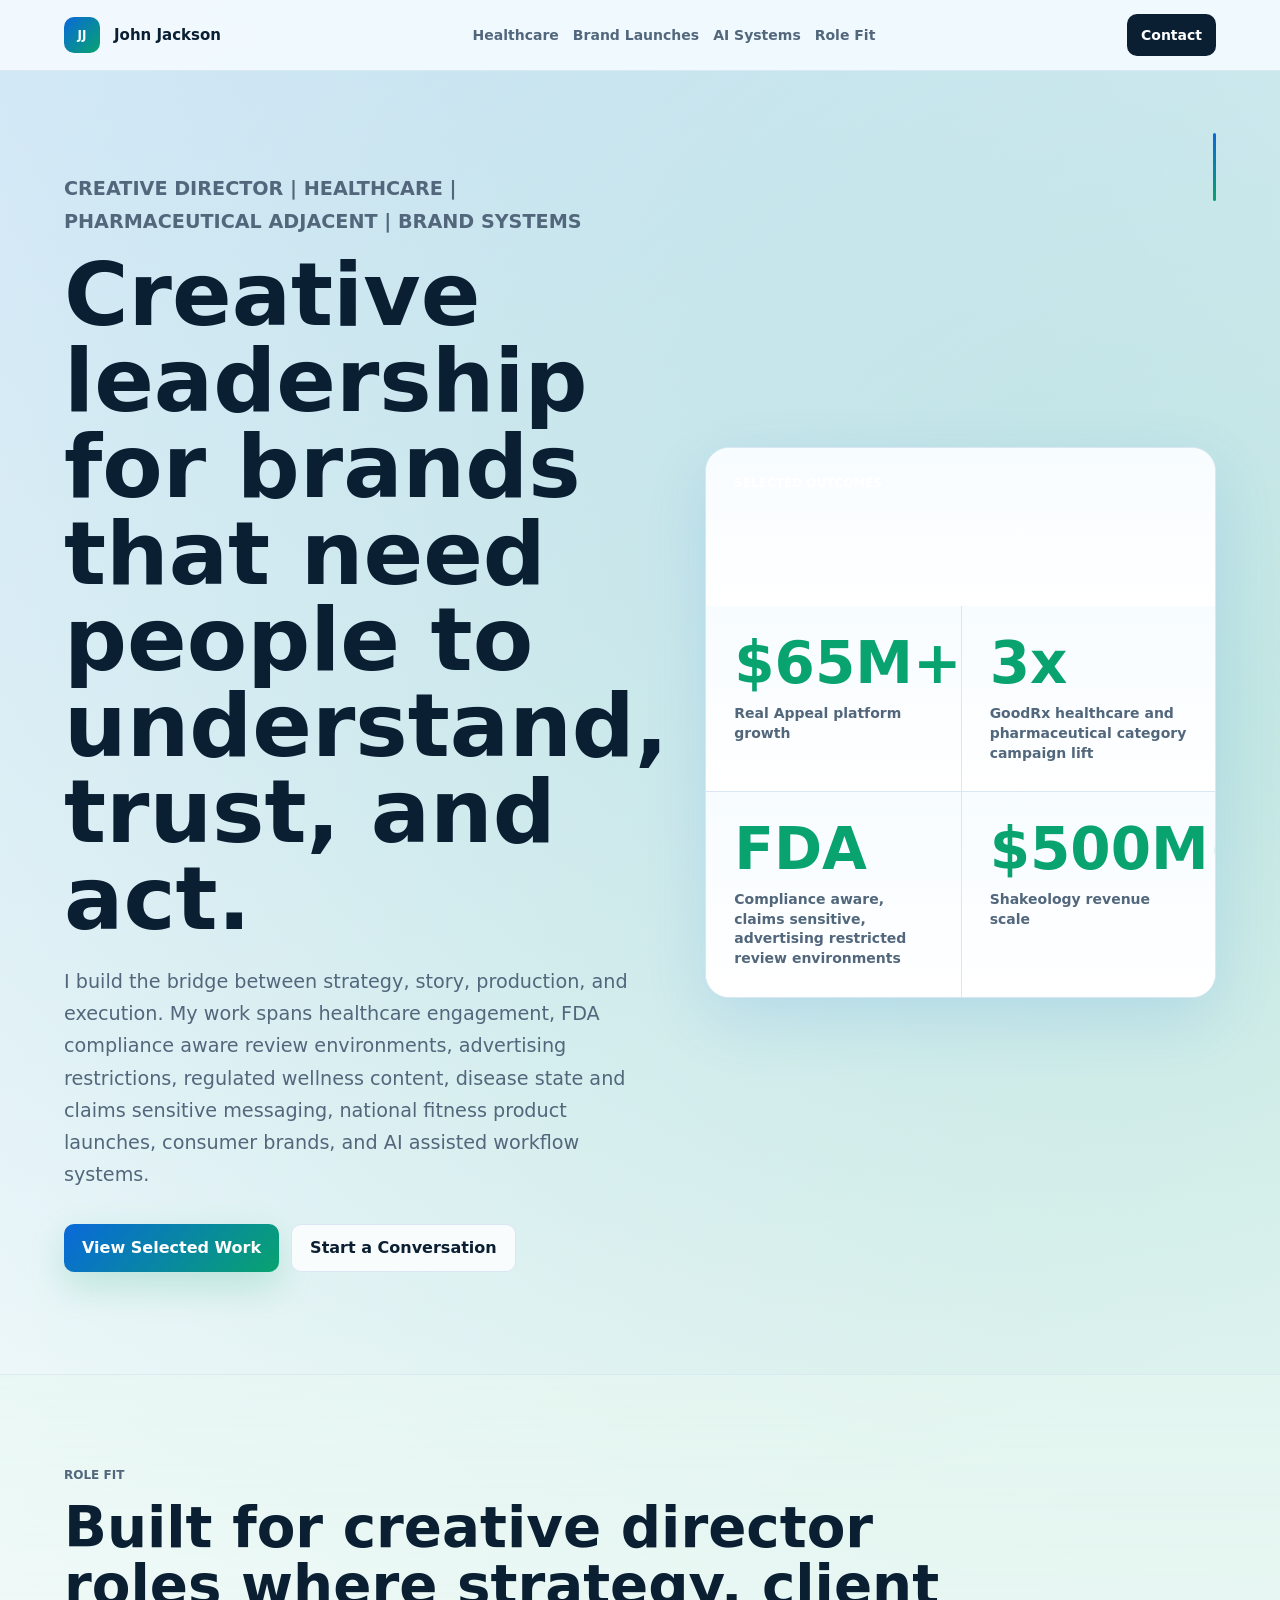
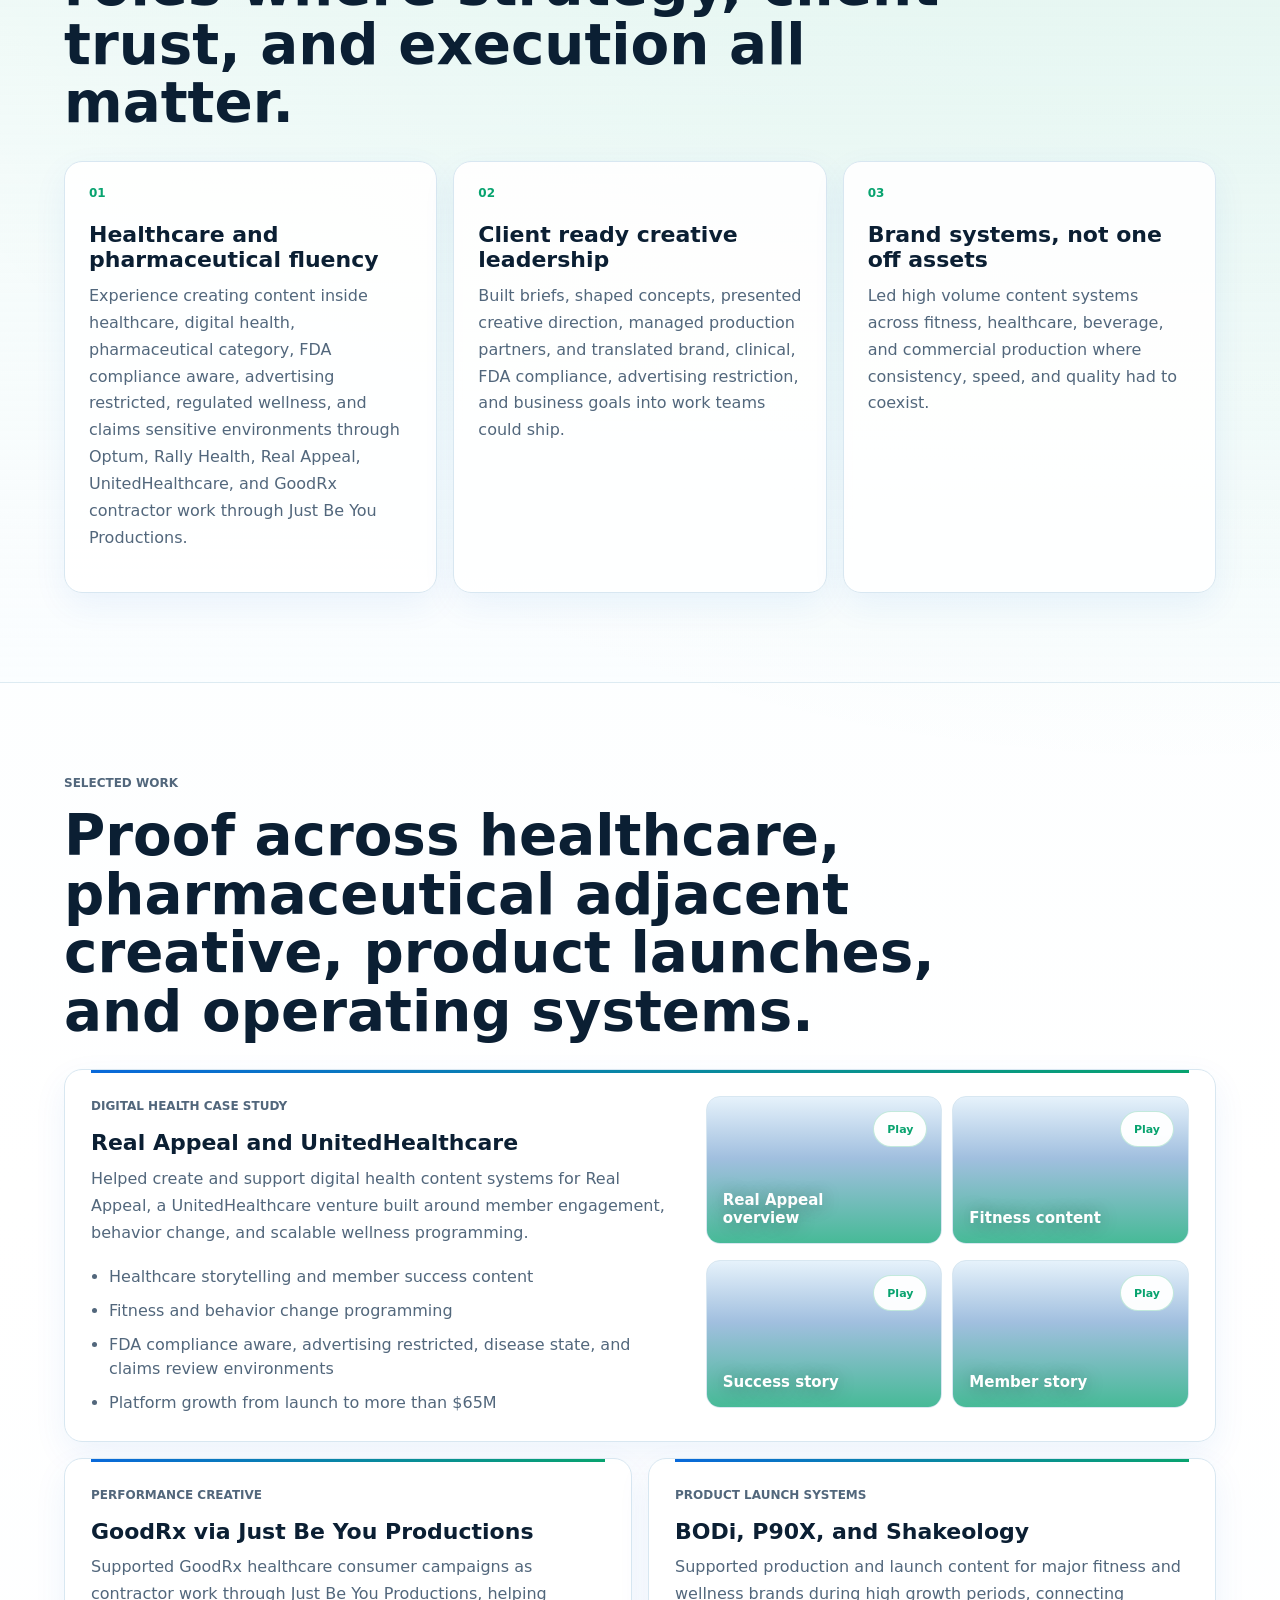
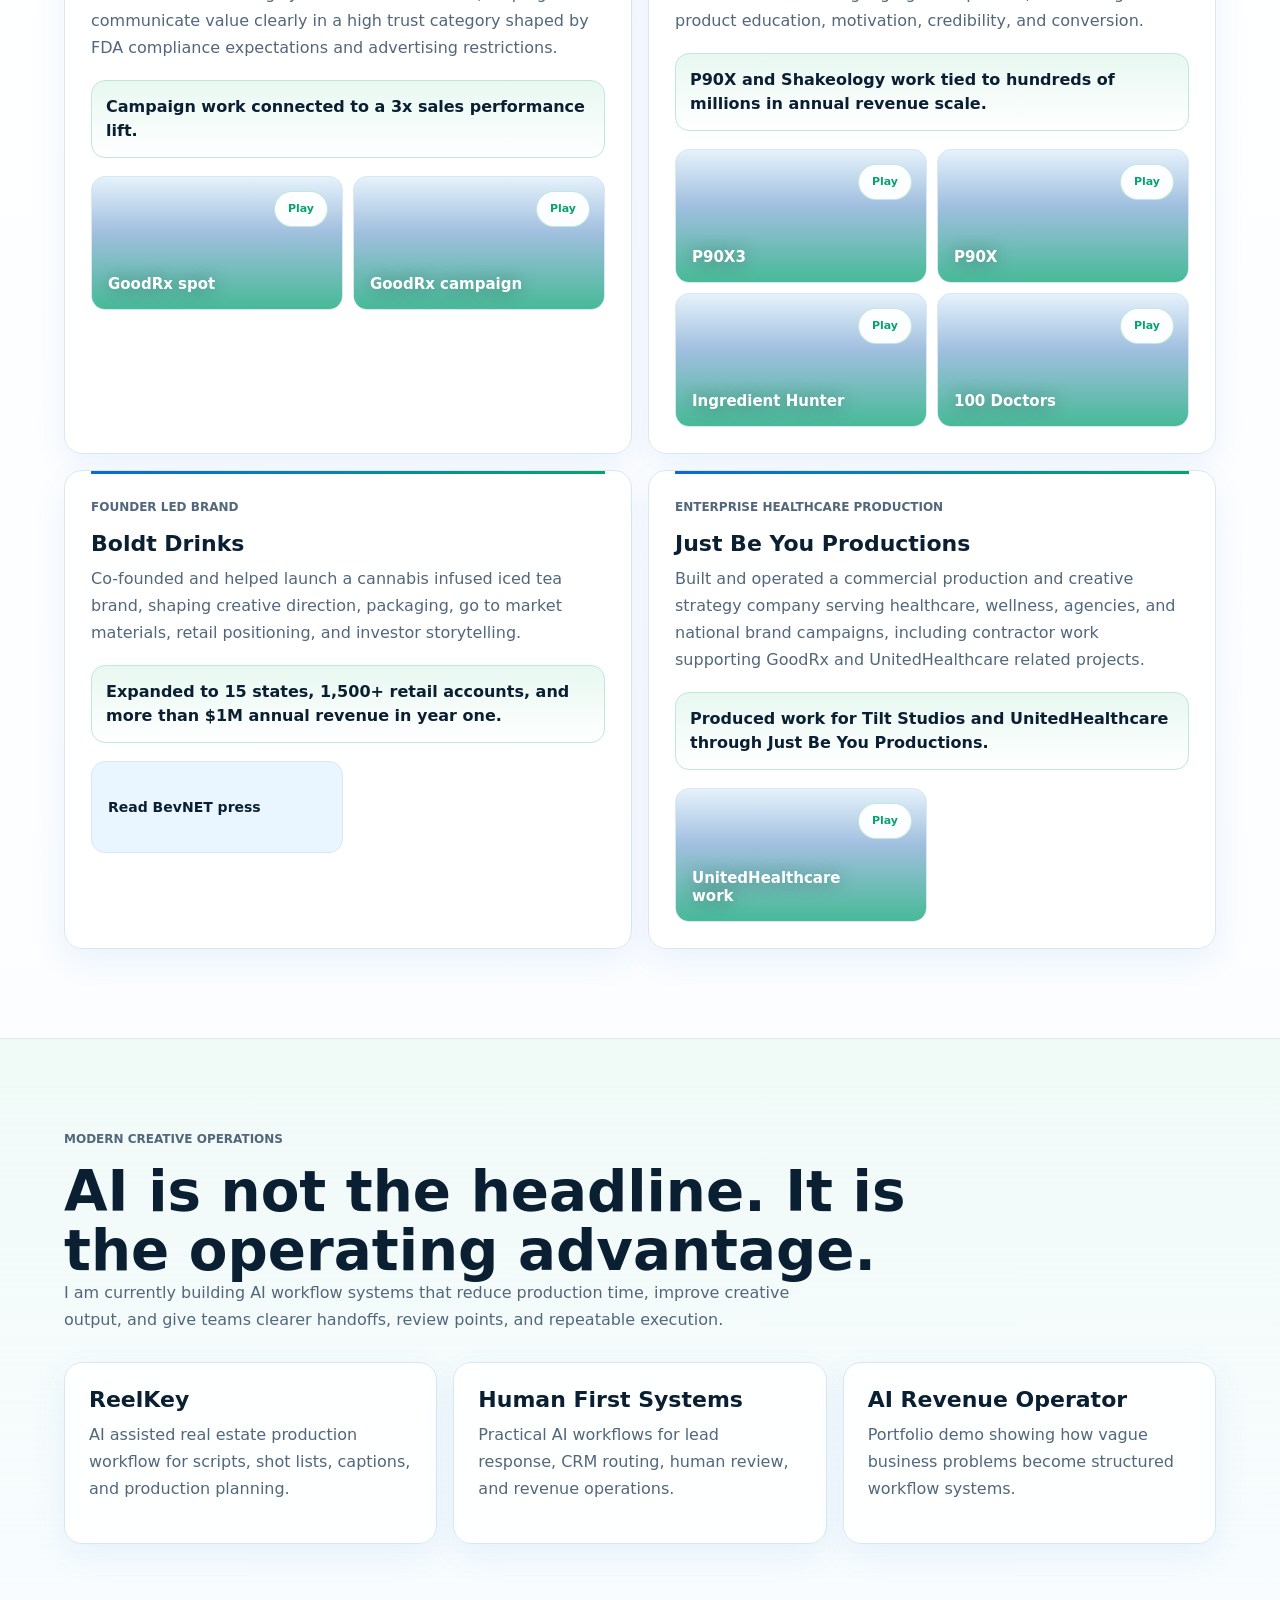
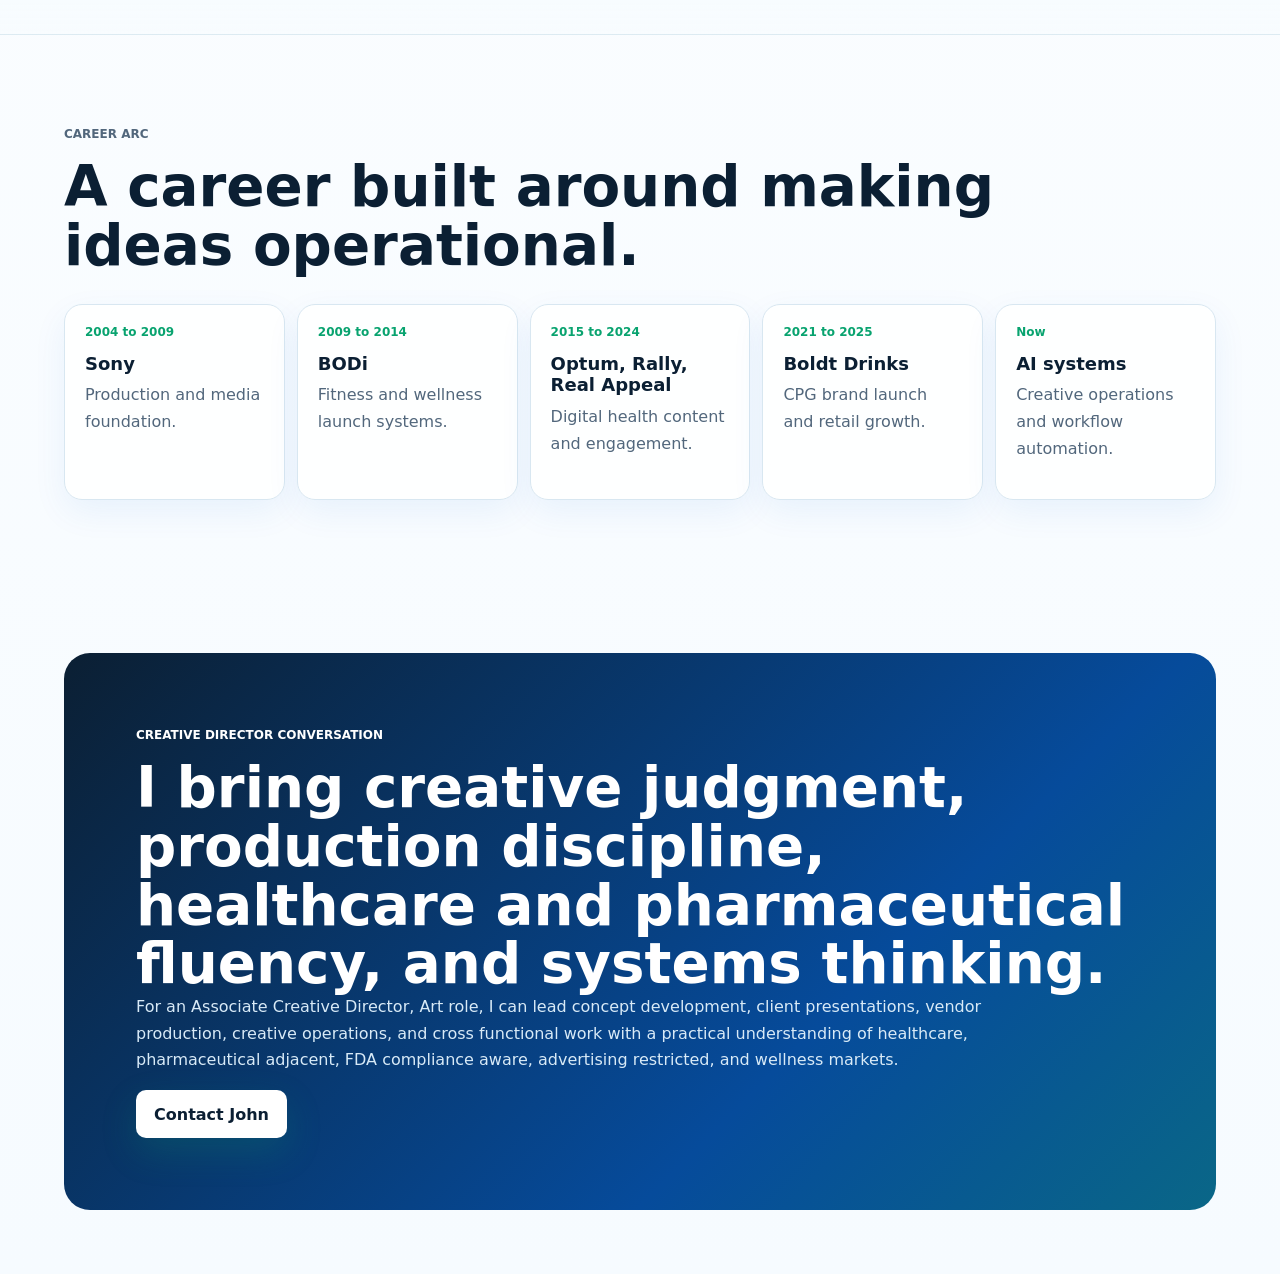
==== creative-director-portfolio.html @ 303c028e "Add creative director portfolio" ====
<!doctype html>
<html lang="en">
  <head>
    <meta charset="UTF-8" />
    <meta name="viewport" content="width=device-width, initial-scale=1.0" />
    <title>John Jackson | Healthcare Creative Director Portfolio</title>
    <meta
      name="description"
      content="Creative director portfolio for John Jackson, featuring healthcare, pharmaceutical adjacent, wellness, consumer brand, and AI workflow systems work."
    />
    <link rel="stylesheet" href="styles.css" />
  </head>
  <body class="cd-page">
    <header class="cd-header">
      <a class="cd-logo" href="#top" aria-label="John Jackson portfolio home">
        <span>JJ</span>
        <strong>John Jackson</strong>
      </a>
      <nav aria-label="Portfolio navigation">
        <a href="#healthcare">Healthcare</a>
        <a href="#brands">Brand Launches</a>
        <a href="#ai">AI Systems</a>
        <a href="#fit">Role Fit</a>
      </nav>
      <a class="cd-header-cta" href="mailto:gojaxgo@gmail.com">Contact</a>
    </header>

    <main id="top">
      <section class="cd-hero">
        <div class="cd-hero-copy">
          <p class="cd-eyebrow">Creative Director | Healthcare | Pharmaceutical Adjacent | Brand Systems</p>
          <h1>Creative leadership for brands that need people to understand, trust, and act.</h1>
          <p>
            I build the bridge between strategy, story, production, and execution. My work spans healthcare engagement, FDA compliance aware review environments, advertising restrictions, regulated wellness content, disease state and claims sensitive messaging, national fitness product launches, consumer brands, and AI assisted workflow systems.
          </p>
          <div class="cd-actions">
            <a class="cd-button cd-button-primary" href="#work">View Selected Work</a>
            <a class="cd-button cd-button-secondary" href="mailto:gojaxgo@gmail.com?subject=Creative%20Director%20Role">Start a Conversation</a>
          </div>
        </div>
        <aside class="cd-proof-panel" aria-label="Career proof points">
          <div class="cd-proof-kicker">Selected outcomes</div>
          <div>
            <strong>$65M+</strong>
            <span>Real Appeal platform growth</span>
          </div>
          <div>
            <strong>3x</strong>
            <span>GoodRx healthcare and pharmaceutical category campaign lift</span>
          </div>
          <div>
            <strong>FDA</strong>
            <span>Compliance aware, claims sensitive, advertising restricted review environments</span>
          </div>
          <div>
            <strong>$500M+</strong>
            <span>Shakeology revenue scale</span>
          </div>
        </aside>
      </section>

      <section class="cd-section cd-role-match" id="fit">
        <div class="cd-section-heading">
          <p class="cd-eyebrow">Role fit</p>
          <h2>Built for creative director roles where strategy, client trust, and execution all matter.</h2>
        </div>
        <div class="cd-fit-grid">
          <article>
            <span>01</span>
            <h3>Healthcare and pharmaceutical fluency</h3>
            <p>Experience creating content inside healthcare, digital health, pharmaceutical category, FDA compliance aware, advertising restricted, regulated wellness, and claims sensitive environments through Optum, Rally Health, Real Appeal, UnitedHealthcare, and GoodRx contractor work through Just Be You Productions.</p>
          </article>
          <article>
            <span>02</span>
            <h3>Client ready creative leadership</h3>
            <p>Built briefs, shaped concepts, presented creative direction, managed production partners, and translated brand, clinical, FDA compliance, advertising restriction, and business goals into work teams could ship.</p>
          </article>
          <article>
            <span>03</span>
            <h3>Brand systems, not one off assets</h3>
            <p>Led high volume content systems across fitness, healthcare, beverage, and commercial production where consistency, speed, and quality had to coexist.</p>
          </article>
        </div>
      </section>

      <section class="cd-section" id="work">
        <div class="cd-section-heading">
          <p class="cd-eyebrow">Selected work</p>
          <h2>Proof across healthcare, pharmaceutical adjacent creative, product launches, and operating systems.</h2>
        </div>
        <div class="cd-case-grid">
          <article class="cd-case-card cd-case-large" id="healthcare">
            <div class="cd-case-copy">
              <p class="cd-eyebrow">Digital health case study</p>
              <h3>Real Appeal and UnitedHealthcare</h3>
              <p>
                Helped create and support digital health content systems for Real Appeal, a UnitedHealthcare venture built around member engagement, behavior change, and scalable wellness programming.
              </p>
              <ul>
                <li>Healthcare storytelling and member success content</li>
                <li>Fitness and behavior change programming</li>
                <li>FDA compliance aware, advertising restricted, disease state, and claims review environments</li>
                <li>Platform growth from launch to more than $65M</li>
              </ul>
            </div>
            <div class="cd-video-grid">
              <a class="cd-video-tile cd-thumb-real" href="https://youtu.be/Y73wKBKoA8U?si=Dr1k4bg6sR0RK1LS" target="_blank" rel="noreferrer"><span>Real Appeal overview</span></a>
              <a class="cd-video-tile cd-thumb-fitness" href="https://youtu.be/VmTmLScBfIU?si=EJO-VCDe4Jlv6Cun" target="_blank" rel="noreferrer"><span>Fitness content</span></a>
              <a class="cd-video-tile cd-thumb-story" href="https://www.youtube.com/watch?v=7-i9JskZY9I" target="_blank" rel="noreferrer"><span>Success story</span></a>
              <a class="cd-video-tile cd-thumb-member" href="https://www.youtube.com/watch?v=P1DHuIT17nY" target="_blank" rel="noreferrer"><span>Member story</span></a>
            </div>
          </article>

          <article class="cd-case-card">
            <p class="cd-eyebrow">Performance creative</p>
            <h3>GoodRx via Just Be You Productions</h3>
            <p>Supported GoodRx healthcare consumer campaigns as contractor work through Just Be You Productions, helping communicate value clearly in a high trust category shaped by FDA compliance expectations and advertising restrictions.</p>
            <strong>Campaign work connected to a 3x sales performance lift.</strong>
            <div class="cd-link-row">
              <a class="cd-small-tile cd-thumb-goodrx" href="https://youtu.be/Yfb0c8TTon0?si=2jeJF-Oa4vtbbtpj" target="_blank" rel="noreferrer"><span>GoodRx spot</span></a>
              <a class="cd-small-tile cd-thumb-goodrx-alt" href="https://youtu.be/1K_UtWDyNTE?si=YVZ57RN3OR9VtRSV" target="_blank" rel="noreferrer"><span>GoodRx campaign</span></a>
            </div>
          </article>

          <article class="cd-case-card" id="brands">
            <p class="cd-eyebrow">Product launch systems</p>
            <h3>BODi, P90X, and Shakeology</h3>
            <p>Supported production and launch content for major fitness and wellness brands during high growth periods, connecting product education, motivation, credibility, and conversion.</p>
            <strong>P90X and Shakeology work tied to hundreds of millions in annual revenue scale.</strong>
            <div class="cd-link-row">
              <a class="cd-small-tile cd-thumb-p90x3" href="https://youtu.be/rNSW9MMCx58?si=fQuafdHw1C0DnF5z" target="_blank" rel="noreferrer"><span>P90X3</span></a>
              <a class="cd-small-tile cd-thumb-p90x" href="https://youtu.be/K1s-MEGJYY8?si=mR0rAfHjzWSXlbXz" target="_blank" rel="noreferrer"><span>P90X</span></a>
              <a class="cd-small-tile cd-thumb-shakeology" href="https://youtu.be/byEESimDHMk?si=58J9QQdIc9K0sBaM" target="_blank" rel="noreferrer"><span>Ingredient Hunter</span></a>
              <a class="cd-small-tile cd-thumb-doctors" href="https://youtu.be/J4VZFldLxQc?si=z1d_e0_se9O_QbXh" target="_blank" rel="noreferrer"><span>100 Doctors</span></a>
            </div>
          </article>

          <article class="cd-case-card">
            <p class="cd-eyebrow">Founder led brand</p>
            <h3>Boldt Drinks</h3>
            <p>Co-founded and helped launch a cannabis infused iced tea brand, shaping creative direction, packaging, go to market materials, retail positioning, and investor storytelling.</p>
            <strong>Expanded to 15 states, 1,500+ retail accounts, and more than $1M annual revenue in year one.</strong>
            <div class="cd-link-row">
              <a class="cd-text-link" href="https://www.bevnet.com/news/2022/boldt-drinks-introduces-new-way-to-buzz-with-launch-of-cannabis-infused-iced-teas/" target="_blank" rel="noreferrer">Read BevNET press</a>
            </div>
          </article>

          <article class="cd-case-card">
            <p class="cd-eyebrow">Enterprise healthcare production</p>
            <h3>Just Be You Productions</h3>
            <p>Built and operated a commercial production and creative strategy company serving healthcare, wellness, agencies, and national brand campaigns, including contractor work supporting GoodRx and UnitedHealthcare related projects.</p>
            <strong>Produced work for Tilt Studios and UnitedHealthcare through Just Be You Productions.</strong>
            <div class="cd-link-row">
              <a class="cd-small-tile cd-thumb-uhc" href="https://youtu.be/drj8oZPwXLI?si=u6nuQ6EmSPAS653O" target="_blank" rel="noreferrer"><span>UnitedHealthcare work</span></a>
            </div>
          </article>
        </div>
      </section>

      <section class="cd-section cd-ai" id="ai">
        <div class="cd-section-heading">
          <p class="cd-eyebrow">Modern creative operations</p>
          <h2>AI is not the headline. It is the operating advantage.</h2>
          <p>
            I am currently building AI workflow systems that reduce production time, improve creative output, and give teams clearer handoffs, review points, and repeatable execution.
          </p>
        </div>
        <div class="cd-ai-grid">
          <article>
            <h3>ReelKey</h3>
            <p>AI assisted real estate production workflow for scripts, shot lists, captions, and production planning.</p>
          </article>
          <article>
            <h3>Human First Systems</h3>
            <p>Practical AI workflows for lead response, CRM routing, human review, and revenue operations.</p>
          </article>
          <article>
            <h3>AI Revenue Operator</h3>
            <p>Portfolio demo showing how vague business problems become structured workflow systems.</p>
          </article>
        </div>
      </section>

      <section class="cd-section cd-timeline">
        <div class="cd-section-heading">
          <p class="cd-eyebrow">Career arc</p>
          <h2>A career built around making ideas operational.</h2>
        </div>
        <div class="cd-timeline-row">
          <div><span>2004 to 2009</span><strong>Sony</strong><p>Production and media foundation.</p></div>
          <div><span>2009 to 2014</span><strong>BODi</strong><p>Fitness and wellness launch systems.</p></div>
          <div><span>2015 to 2024</span><strong>Optum, Rally, Real Appeal</strong><p>Digital health content and engagement.</p></div>
          <div><span>2021 to 2025</span><strong>Boldt Drinks</strong><p>CPG brand launch and retail growth.</p></div>
          <div><span>Now</span><strong>AI systems</strong><p>Creative operations and workflow automation.</p></div>
        </div>
      </section>

      <section class="cd-final-cta">
        <p class="cd-eyebrow">Creative director conversation</p>
        <h2>I bring creative judgment, production discipline, healthcare and pharmaceutical fluency, and systems thinking.</h2>
        <p>
          For an Associate Creative Director, Art role, I can lead concept development, client presentations, vendor production, creative operations, and cross functional work with a practical understanding of healthcare, pharmaceutical adjacent, FDA compliance aware, advertising restricted, and wellness markets.
        </p>
        <a class="cd-button cd-button-primary" href="mailto:gojaxgo@gmail.com?subject=Associate%20Creative%20Director%20Role">Contact John</a>
      </section>
    </main>
  </body>
</html>
---- styles.css ----
:root {
  --ink: #102033;
  --muted: #526173;
  --line: #c9d9e8;
  --paper: #f4fbfa;
  --white: #ffffff;
  --sage: #d6f4e7;
  --blue: #d8ecff;
  --clay: #c7f0ff;
  --gold: #baf5d6;
  --green: #06845f;
  --button: #0877b9;
  --button-dark: #075f92;
  --teal: #10a77d;
  --cyan: #23b7e5;
  --shadow: 0 18px 45px rgba(7, 95, 146, 0.12);
}

* {
  box-sizing: border-box;
}

html {
  scroll-behavior: smooth;
}

body {
  margin: 0;
  background: var(--paper);
  color: var(--ink);
  font-family:
    Inter, ui-sans-serif, system-ui, -apple-system, BlinkMacSystemFont, "Segoe UI",
    sans-serif;
}

a {
  color: inherit;
  text-decoration: none;
}

button,
textarea,
input,
select {
  font: inherit;
}

.topbar {
  position: sticky;
  top: 0;
  z-index: 20;
  display: flex;
  align-items: center;
  justify-content: space-between;
  gap: 24px;
  border-bottom: 1px solid var(--line);
  background: rgba(244, 251, 250, 0.94);
  padding: 14px clamp(18px, 4vw, 48px);
  backdrop-filter: blur(14px);
}

.brand,
nav {
  display: flex;
  align-items: center;
  gap: 16px;
}

.brand {
  min-width: max-content;
  font-weight: 760;
}

.brand-mark {
  display: grid;
  height: 34px;
  width: 34px;
  place-items: center;
  border: 1px solid var(--button);
  border-radius: 8px;
  background: var(--button);
  color: var(--white);
  font-size: 11px;
  letter-spacing: 0;
}

nav a,
.nav-cta {
  color: var(--muted);
  font-size: 14px;
  font-weight: 650;
}

.nav-cta {
  border: 1px solid var(--line);
  border-radius: 8px;
  background: var(--ink);
  padding: 10px 14px;
  color: var(--white);
}

.hero {
  display: grid;
  grid-template-columns: minmax(0, 1fr) minmax(360px, 520px);
  gap: clamp(30px, 5vw, 76px);
  align-items: center;
  min-height: calc(100vh - 64px);
  padding: clamp(52px, 8vw, 112px) clamp(18px, 5vw, 72px);
  border-bottom: 1px solid var(--line);
  background:
    linear-gradient(90deg, rgba(35, 183, 229, 0.16), rgba(16, 167, 125, 0.12) 42%, rgba(244, 251, 250, 0) 72%),
    var(--paper);
}

.hero-copy {
  max-width: 760px;
}

.eyebrow {
  margin: 0 0 10px;
  color: var(--green);
  font-size: 12px;
  font-weight: 800;
  letter-spacing: 0;
  text-transform: uppercase;
}

h1,
h2,
h3,
p {
  margin-top: 0;
}

h1 {
  margin-bottom: 22px;
  font-size: clamp(44px, 7vw, 86px);
  line-height: 0.97;
  letter-spacing: 0;
}

h2 {
  margin-bottom: 0;
  font-size: clamp(30px, 4vw, 54px);
  line-height: 1.02;
  letter-spacing: 0;
}

h3 {
  margin-bottom: 10px;
  font-size: 22px;
  line-height: 1.15;
  letter-spacing: 0;
}

.hero-text,
.intro-grid p,
.pilot p {
  max-width: 760px;
  color: var(--muted);
  font-size: 18px;
  line-height: 1.75;
}

.hero-actions {
  display: flex;
  flex-wrap: wrap;
  gap: 12px;
  margin-top: 30px;
}

.cred-strip {
  display: flex;
  flex-wrap: wrap;
  gap: 9px;
  margin-top: 22px;
}

.cred-strip span {
  border: 1px solid var(--line);
  border-radius: 8px;
  background: #e9f9f8;
  color: #12384b;
  font-size: 13px;
  font-weight: 800;
  padding: 9px 11px;
}

.button {
  display: inline-flex;
  min-height: 48px;
  align-items: center;
  justify-content: center;
  border: 1px solid transparent;
  border-radius: 8px;
  padding: 12px 18px;
  cursor: pointer;
  font-weight: 780;
  transition:
    transform 180ms ease,
    background 180ms ease,
    border-color 180ms ease;
}

.button:hover {
  transform: translateY(-1px);
}

.button.primary {
  background: linear-gradient(135deg, var(--button), var(--teal));
  color: var(--white);
}

.button.primary:hover {
  background: linear-gradient(135deg, var(--button-dark), #078767);
}

.button.secondary {
  border-color: var(--line);
  background: var(--white);
  color: var(--ink);
}

.button.full {
  width: 100%;
}

.hero-panel,
.system-card,
.intake-card,
.result-card,
.pilot-card {
  border: 1px solid var(--line);
  border-radius: 8px;
  background: var(--white);
  box-shadow: var(--shadow);
}

.hero-panel {
  border-color: #a8d8ef;
}

.hero-panel {
  padding: 18px;
}

.panel-header,
.card-title-row,
.price-row {
  display: flex;
  align-items: center;
  justify-content: space-between;
  gap: 14px;
}

.panel-header {
  border-bottom: 1px solid var(--line);
  padding-bottom: 14px;
  color: var(--muted);
  font-size: 14px;
  font-weight: 760;
}

.status-dot {
  display: inline-block;
  height: 10px;
  width: 10px;
  border-radius: 50%;
  background: var(--cyan);
}

.conversation {
  display: grid;
  gap: 14px;
  padding: 20px 0;
}

.message {
  border-radius: 8px;
  padding: 14px;
}

.message span {
  color: var(--muted);
  font-size: 12px;
  font-weight: 780;
}

.message p {
  margin: 6px 0 0;
  line-height: 1.5;
}

.message.inbound {
  margin-right: 38px;
  background: var(--sage);
}

.message.outbound {
  margin-left: 38px;
  background: var(--blue);
}

.metrics {
  display: grid;
  grid-template-columns: repeat(3, 1fr);
  gap: 10px;
}

.metrics div {
  border: 1px solid var(--line);
  border-radius: 8px;
  padding: 12px;
}

.metrics strong,
.metrics span {
  display: block;
}

.metrics strong {
  font-size: 19px;
}

.metrics span {
  margin-top: 4px;
  color: var(--muted);
  font-size: 12px;
}

.section {
  padding: clamp(46px, 7vw, 86px) clamp(18px, 5vw, 72px);
}

.intro-grid,
.pilot {
  display: grid;
  grid-template-columns: minmax(0, 0.9fr) minmax(320px, 1fr);
  gap: clamp(28px, 5vw, 80px);
  align-items: start;
  border-bottom: 1px solid var(--line);
}

.section-heading {
  display: grid;
  gap: 8px;
  max-width: 780px;
  margin-bottom: 28px;
}

.section-heading.compact {
  margin-bottom: 22px;
}

.system-grid {
  display: grid;
  grid-template-columns: repeat(3, minmax(0, 1fr));
  gap: 16px;
}

.system-card {
  padding: 22px;
}

.system-card:hover,
.pricing-card:hover {
  border-color: #8ad8c0;
  transform: translateY(-2px);
  transition:
    border-color 180ms ease,
    transform 180ms ease;
}

.system-card p,
.result-card p,
.system-card li,
.result-card li,
.roadmap-card p {
  color: var(--muted);
  line-height: 1.6;
}

.icon {
  display: grid;
  height: 38px;
  width: 38px;
  place-items: center;
  border-radius: 8px;
  background: var(--gold);
  font-weight: 850;
}

.example-tabs {
  display: grid;
  grid-template-columns: repeat(5, minmax(0, 1fr));
  gap: 10px;
  margin-bottom: 16px;
}

.example-tab {
  min-height: 76px;
  border: 1px solid var(--line);
  border-radius: 8px;
  background: var(--white);
  color: var(--ink);
  cursor: pointer;
  padding: 12px;
  text-align: left;
}

.example-tab strong,
.example-tab span {
  display: block;
}

.example-tab strong {
  font-size: 14px;
  line-height: 1.25;
}

.example-tab span {
  margin-top: 6px;
  color: var(--muted);
  font-size: 12px;
}

.example-tab.active {
  border-color: var(--ink);
  background: var(--ink);
  color: var(--white);
}

.example-tab.active span {
  color: #cdd3db;
}

.workspace {
  display: grid;
  grid-template-columns: minmax(320px, 0.78fr) minmax(0, 1.22fr);
  gap: 18px;
  align-items: start;
}

.intake-card,
.result-card,
.pilot-card {
  padding: 22px;
}

.intake-card {
  position: sticky;
  top: 82px;
}

.small-badge,
.impact-pill {
  border-radius: 8px;
  padding: 8px 10px;
  font-size: 12px;
  font-weight: 800;
  white-space: nowrap;
}

.small-badge {
  background: var(--blue);
  color: #12384b;
}

.impact-pill {
  background: var(--sage);
  color: #0b513f;
}

label {
  display: grid;
  gap: 8px;
  margin-top: 16px;
  color: #343840;
  font-size: 13px;
  font-weight: 760;
}

textarea,
input,
select {
  width: 100%;
  border: 1px solid var(--line);
  border-radius: 8px;
  background: #fbfeff;
  color: var(--ink);
  outline: 0;
  padding: 11px 12px;
  resize: vertical;
}

textarea:focus,
input:focus,
select:focus {
  border-color: var(--button);
  box-shadow: 0 0 0 4px rgba(8, 119, 185, 0.14);
}

.field-row {
  display: grid;
  grid-template-columns: 0.7fr 1.3fr;
  gap: 12px;
}

.intake-card .button {
  margin-top: 18px;
}

.plan {
  display: grid;
  gap: 16px;
}

.agent-grid {
  display: grid;
  grid-template-columns: repeat(2, minmax(0, 1fr));
  gap: 12px;
  margin-top: 16px;
}

.agent-card {
  border: 1px solid var(--line);
  border-radius: 8px;
  background: #fbfeff;
  padding: 16px;
}

.agent-card h4 {
  margin: 0 0 8px;
  font-size: 16px;
}

.workflow-map {
  display: grid;
  grid-template-columns: repeat(6, minmax(0, 1fr));
  gap: 8px;
  margin-top: 18px;
}

.map-step {
  min-height: 74px;
  border: 1px solid var(--line);
  border-radius: 8px;
  background: #ecf8ff;
  padding: 12px;
}

.map-step span {
  display: block;
  color: var(--muted);
  font-size: 12px;
  font-weight: 800;
}

.map-step strong {
  display: block;
  margin-top: 6px;
  font-size: 14px;
  line-height: 1.2;
}

.split-results {
  display: grid;
  grid-template-columns: 1fr 1fr;
  gap: 16px;
}

.check-list {
  display: grid;
  gap: 11px;
  margin: 16px 0 0;
  padding: 0;
  list-style: none;
}

.check-list li {
  position: relative;
  padding-left: 25px;
}

.check-list li::before {
  position: absolute;
  left: 0;
  top: 2px;
  display: block;
  height: 16px;
  width: 16px;
  border-radius: 50%;
  background: linear-gradient(135deg, var(--green), var(--cyan));
  box-shadow: inset 0 0 0 4px var(--white);
  content: "";
}

.roadmap {
  display: grid;
  grid-template-columns: repeat(4, minmax(0, 1fr));
  gap: 10px;
  margin-top: 16px;
}

.roadmap-card {
  border: 1px solid var(--line);
  border-radius: 8px;
  background: #eefbf5;
  padding: 14px;
}

.roadmap-card span {
  color: var(--green);
  font-size: 12px;
  font-weight: 850;
  text-transform: uppercase;
}

.pilot {
  align-items: center;
  border-top: 1px solid var(--line);
}

.pilot-card {
  background: linear-gradient(135deg, #102033, #064d74);
  color: var(--white);
}

.pilot-card li {
  color: #d8dde4;
}

.price-row {
  margin: 24px 0 16px;
}

.price-row span {
  border: 1px solid rgba(255, 255, 255, 0.22);
  border-radius: 8px;
  padding: 10px;
  color: #f6f3ed;
  font-size: 14px;
  font-weight: 800;
}

footer {
  display: flex;
  justify-content: space-between;
  gap: 18px;
  border-top: 1px solid var(--line);
  padding: 22px clamp(18px, 5vw, 72px);
  color: var(--muted);
  font-size: 14px;
}

.job-hero {
  background:
    linear-gradient(90deg, rgba(35, 183, 229, 0.2), rgba(244, 251, 250, 0) 54%),
    var(--paper);
}

.real-estate-hero {
  background:
    linear-gradient(90deg, rgba(16, 167, 125, 0.18), rgba(35, 183, 229, 0.1) 48%, rgba(244, 251, 250, 0) 70%),
    var(--paper);
}

.revenue-hero {
  background:
    linear-gradient(90deg, rgba(8, 119, 185, 0.18), rgba(16, 167, 125, 0.14) 48%, rgba(244, 251, 250, 0) 70%),
    var(--paper);
}

.sales-hero {
  background:
    linear-gradient(90deg, rgba(35, 183, 229, 0.18), rgba(16, 167, 125, 0.16) 48%, rgba(244, 251, 250, 0) 72%),
    var(--paper);
}

.agent-stack-preview {
  display: grid;
  gap: 12px;
  padding-top: 16px;
}

.agent-stack-preview div {
  border: 1px solid var(--line);
  border-radius: 8px;
  background: #eef9ff;
  padding: 15px;
}

.agent-stack-preview strong,
.agent-stack-preview span {
  display: block;
}

.agent-stack-preview strong {
  font-size: 16px;
}

.agent-stack-preview span {
  margin-top: 5px;
  color: var(--muted);
  font-size: 14px;
  line-height: 1.45;
}

.job-workspace {
  grid-template-columns: minmax(320px, 0.72fr) minmax(0, 1.28fr);
}

.real-estate-workspace {
  grid-template-columns: minmax(320px, 0.74fr) minmax(0, 1.26fr);
}

.revenue-workspace {
  grid-template-columns: minmax(320px, 0.72fr) minmax(0, 1.28fr);
}

.module-tabs {
  display: grid;
  grid-template-columns: repeat(3, minmax(0, 1fr));
  gap: 10px;
}

.action-row {
  display: flex;
  flex-wrap: wrap;
  gap: 10px;
}

.output-panel {
  gap: 14px;
}

.output-card {
  min-height: 420px;
}

.copy-button {
  min-height: 38px;
  padding: 8px 12px;
  white-space: nowrap;
}

.output-text {
  display: grid;
  gap: 14px;
  margin-top: 16px;
  color: var(--ink);
  line-height: 1.62;
}

.output-text h4 {
  margin: 8px 0 0;
  font-size: 16px;
}

.output-text p {
  margin-bottom: 0;
  color: #343840;
}

.output-text ul {
  display: grid;
  gap: 8px;
  margin: 0;
  padding-left: 20px;
  color: #343840;
}

.day-list {
  display: grid;
  gap: 10px;
}

.day-list div {
  border: 1px solid var(--line);
  border-radius: 8px;
  background: #eef9ff;
  padding: 14px;
}

.day-list strong {
  display: block;
  margin-bottom: 5px;
}

.day-list p {
  margin: 0;
}

.workflow-breakdown {
  display: grid;
  grid-template-columns: repeat(5, minmax(0, 1fr));
  gap: 10px;
  margin-top: 16px;
}

.breakdown-card {
  border: 1px solid var(--line);
  border-radius: 8px;
  background: #eefbf5;
  padding: 14px;
}

.breakdown-card span {
  display: block;
  color: var(--green);
  font-size: 12px;
  font-weight: 850;
  text-transform: uppercase;
}

.breakdown-card p {
  margin: 8px 0 0;
  color: var(--muted);
  font-size: 14px;
  line-height: 1.55;
}

.proof-grid {
  display: grid;
  grid-template-columns: repeat(5, minmax(0, 1fr));
  gap: 14px;
}

.proof-card p {
  margin-bottom: 10px;
  font-size: 14px;
}

.sprint-grid {
  display: grid;
  grid-template-columns: minmax(320px, 0.9fr) minmax(320px, 1.1fr);
  gap: 18px;
  align-items: start;
}

.target-form {
  display: grid;
  grid-template-columns: minmax(150px, 1fr) minmax(150px, 0.8fr) auto;
  gap: 10px;
  margin-top: 16px;
}

.target-form input,
.target-form select {
  min-height: 48px;
}

.target-list {
  display: grid;
  gap: 10px;
  margin-top: 16px;
}

.empty-state {
  margin: 0;
  border: 1px dashed var(--line);
  border-radius: 8px;
  color: var(--muted);
  padding: 16px;
}

.target-item {
  display: flex;
  align-items: center;
  justify-content: space-between;
  gap: 12px;
  border: 1px solid var(--line);
  border-radius: 8px;
  background: #eef9ff;
  padding: 12px;
}

.target-item.done {
  opacity: 0.62;
}

.target-check {
  display: flex;
  align-items: center;
  gap: 10px;
  margin: 0;
}

.target-check input {
  width: 18px;
}

.target-check span,
.target-check strong,
.target-check small {
  display: block;
}

.target-check small {
  margin-top: 3px;
  color: var(--muted);
  font-size: 12px;
}

.target-item button {
  border: 1px solid var(--line);
  border-radius: 8px;
  background: var(--white);
  color: var(--muted);
  cursor: pointer;
  padding: 8px 10px;
}

.social-post p {
  border-bottom: 1px solid var(--line);
  margin: 0;
  padding-bottom: 10px;
}

.social-post p:last-child {
  border-bottom: 0;
  padding-bottom: 0;
}

.production-table {
  display: grid;
  gap: 10px;
}

.production-table div {
  border: 1px solid var(--line);
  border-radius: 8px;
  background: #eef9ff;
  padding: 14px;
}

.production-table strong {
  display: block;
  margin-bottom: 7px;
}

.production-table p {
  margin: 0;
}

.pipeline-grid {
  grid-template-columns: repeat(5, minmax(0, 1fr));
}

.revenue-console {
  display: grid;
  gap: 16px;
}

.revenue-metrics,
.kpi-strip {
  display: grid;
  grid-template-columns: repeat(3, minmax(0, 1fr));
  gap: 10px;
}

.kpi-strip {
  grid-template-columns: repeat(4, minmax(0, 1fr));
  margin-top: 16px;
}

.revenue-metrics div,
.kpi-strip div {
  border: 1px solid var(--line);
  border-radius: 8px;
  background: #eef9ff;
  padding: 14px;
}

.revenue-metrics strong,
.revenue-metrics span,
.kpi-strip strong,
.kpi-strip span {
  display: block;
}

.revenue-metrics strong,
.kpi-strip strong {
  font-size: 27px;
  line-height: 1;
}

.revenue-metrics span,
.kpi-strip span {
  margin-top: 7px;
  color: var(--muted);
  font-size: 12px;
  line-height: 1.35;
}

.mini-flow {
  display: grid;
  grid-template-columns: repeat(5, minmax(0, 1fr));
  gap: 8px;
}

.mini-flow span {
  border: 1px solid var(--line);
  border-radius: 8px;
  color: var(--muted);
  font-size: 12px;
  font-weight: 800;
  padding: 10px;
  text-align: center;
}

.operator-note {
  border: 1px solid var(--line);
  border-radius: 8px;
  background: #fbfeff;
  padding: 14px;
}

.operator-note strong,
.operator-note span {
  display: block;
}

.operator-note strong {
  margin-bottom: 6px;
}

.operator-note span {
  color: var(--muted);
  line-height: 1.45;
}

.before-after {
  display: grid;
  grid-template-columns: 1fr 1fr;
  gap: 16px;
}

.after-card {
  background: #eefbf5;
}

.workflow-step-grid {
  display: grid;
  grid-template-columns: repeat(4, minmax(0, 1fr));
  gap: 12px;
  margin-top: 16px;
}

.workflow-step-card {
  border: 1px solid var(--line);
  border-radius: 8px;
  background: #eef9ff;
  padding: 15px;
}

.workflow-step-card span {
  color: var(--green);
  font-size: 12px;
  font-weight: 850;
}

.workflow-step-card h4 {
  margin: 8px 0;
  font-size: 16px;
}

.workflow-step-card p {
  margin: 0;
  color: var(--muted);
  font-size: 14px;
  line-height: 1.5;
}

.operations-grid {
  display: grid;
  grid-template-columns: repeat(2, minmax(0, 1fr));
  gap: 12px;
  margin-top: 16px;
}

.operations-grid > div {
  border: 1px solid var(--line);
  border-radius: 8px;
  background: #eefbf5;
  padding: 15px;
}

.operations-grid h4 {
  margin: 0 0 10px;
}

.operations-grid ul {
  display: grid;
  gap: 7px;
  margin: 0;
  padding-left: 18px;
  color: var(--muted);
}

.operations-grid p,
.impact-note {
  color: var(--muted);
  line-height: 1.6;
}

.proof-layout {
  display: grid;
  grid-template-columns: repeat(3, minmax(0, 1fr));
  gap: 16px;
}

.system-score-grid {
  display: grid;
  grid-template-columns: repeat(3, minmax(0, 1fr));
  gap: 10px;
  margin-top: 16px;
}

.system-score-grid div,
.architecture-strip div {
  border: 1px solid var(--line);
  border-radius: 8px;
  background: #eef9ff;
  padding: 13px;
}

.system-score-grid strong,
.system-score-grid span,
.architecture-strip strong,
.architecture-strip span {
  display: block;
}

.system-score-grid strong {
  font-size: 20px;
  line-height: 1.15;
}

.system-score-grid span,
.architecture-strip span {
  margin-top: 5px;
  color: var(--muted);
  font-size: 12px;
  font-weight: 800;
}

.architecture-strip {
  display: grid;
  grid-template-columns: repeat(6, minmax(0, 1fr));
  gap: 10px;
  margin-top: 16px;
}

.architecture-strip strong {
  margin-top: 7px;
  font-size: 14px;
  line-height: 1.25;
}

.assumption-box {
  border: 1px solid var(--line);
  border-radius: 8px;
  background: #eefbf5;
  margin-top: 16px;
  padding: 15px;
}

.assumption-box h4 {
  margin: 0 0 10px;
}

.assumption-box ul {
  display: grid;
  gap: 8px;
  margin: 0;
  padding-left: 18px;
  color: var(--muted);
}

.operator-proof-band {
  display: grid;
  grid-template-columns: repeat(4, minmax(0, 1fr));
  gap: 12px;
  margin-top: 16px;
}

.operator-proof-band div {
  border: 1px solid var(--line);
  border-radius: 8px;
  background: var(--white);
  box-shadow: var(--shadow);
  padding: 16px;
}

.operator-proof-band strong,
.operator-proof-band span {
  display: block;
}

.operator-proof-band span {
  margin-top: 6px;
  color: var(--muted);
  font-size: 13px;
  line-height: 1.4;
}

.offer-grid {
  grid-template-columns: repeat(3, minmax(0, 1fr));
}

.sales-flow {
  display: grid;
  gap: 10px;
}

.sales-flow div {
  border: 1px solid var(--line);
  border-radius: 8px;
  background: var(--paper);
  padding: 14px;
}

.sales-flow span,
.sales-flow strong,
.sales-flow p {
  display: block;
}

.sales-flow span {
  color: var(--green);
  font-size: 12px;
  font-weight: 850;
}

.sales-flow strong {
  margin-top: 6px;
}

.sales-flow p {
  margin: 6px 0 0;
  color: var(--muted);
  font-size: 14px;
  line-height: 1.45;
}

.sales-architecture {
  margin-top: 18px;
}

.pricing-grid {
  display: grid;
  grid-template-columns: repeat(3, minmax(0, 1fr));
  gap: 16px;
}

.pricing-card {
  border: 1px solid var(--line);
  border-radius: 8px;
  background: var(--white);
  box-shadow: var(--shadow);
  padding: 22px;
}

.pricing-card.featured {
  background: linear-gradient(180deg, #eefbf5, #ffffff);
  border-color: #77d7b0;
}

.price {
  display: block;
  font-size: 28px;
  letter-spacing: 0;
  line-height: 1.05;
  margin: 12px 0;
}

.pricing-card p {
  color: var(--muted);
  line-height: 1.6;
}

.demo-button {
  margin-top: 10px;
}

@media (max-width: 1040px) {
  .hero,
  .intro-grid,
  .pilot,
  .workspace {
    grid-template-columns: 1fr;
  }

  .hero {
    min-height: auto;
  }

  .hero-panel {
    max-width: 640px;
  }

  .system-grid,
  .example-tabs {
    grid-template-columns: repeat(2, minmax(0, 1fr));
  }

  .intake-card {
    position: static;
  }

  .workflow-map,
  .roadmap,
  .workflow-breakdown,
  .proof-grid,
  .pipeline-grid,
  .workflow-step-grid,
  .operations-grid,
  .proof-layout,
  .operator-proof-band,
  .architecture-strip,
  .offer-grid,
  .pricing-grid,
  .sprint-grid {
    grid-template-columns: repeat(3, minmax(0, 1fr));
  }

  .operations-grid {
    grid-template-columns: repeat(2, minmax(0, 1fr));
  }

  .sprint-grid {
    grid-template-columns: 1fr;
  }
}

@media (max-width: 720px) {
  .topbar {
    align-items: flex-start;
    flex-direction: column;
  }

  nav {
    width: 100%;
    justify-content: space-between;
  }

  .nav-cta {
    display: none;
  }

  h1 {
    font-size: 42px;
  }

  .metrics,
  .system-grid,
  .example-tabs,
  .agent-grid,
  .split-results,
  .workflow-map,
  .roadmap,
  .field-row,
  .module-tabs,
  .workflow-breakdown,
  .proof-grid,
  .pipeline-grid,
  .workflow-step-grid,
  .operations-grid,
  .proof-layout,
  .operator-proof-band,
  .architecture-strip,
  .system-score-grid,
  .offer-grid,
  .pricing-grid,
  .before-after,
  .kpi-strip,
  .revenue-metrics,
  .mini-flow,
  .target-form {
    grid-template-columns: 1fr;
  }

  .message.inbound,
  .message.outbound {
    margin-left: 0;
    margin-right: 0;
  }

  .card-title-row,
  .price-row,
  footer {
    align-items: flex-start;
    flex-direction: column;
  }

  .small-badge,
  .impact-pill {
    white-space: normal;
  }
}

@media print {
  .topbar,
  .hero,
  .intro-grid,
  .intake-card,
  .module-tabs,
  .action-row,
  #sprint,
  #workflows,
  .pilot,
  footer {
    display: none;
  }

  body {
    background: var(--white);
  }

  .section,
  .workspace,
  .job-workspace {
    display: block;
    padding: 0;
  }

  .result-card,
  .output-card {
    box-shadow: none;
    border: 0;
    break-inside: avoid;
  }

  .workflow-breakdown {
    grid-template-columns: 1fr;
  }
}

/* Human First Systems landing page */
.hfs-page {
  --hfs-bg: #fbfaf7;
  --hfs-surface: #ffffff;
  --hfs-surface-soft: #f4f6f7;
  --hfs-charcoal: #1d252c;
  --hfs-muted: #66727e;
  --hfs-line: #dfe5e8;
  --hfs-steel: #8c9aa6;
  --hfs-slate: #415d78;
  --hfs-slate-dark: #263f59;
  --hfs-forest: #2f7d67;
  --hfs-shadow: 0 18px 50px rgba(29, 37, 44, 0.08);
  --hfs-soft-shadow: 0 10px 30px rgba(29, 37, 44, 0.06);
  background:
    linear-gradient(180deg, #fbfaf7 0%, #f7f8f7 44%, #fbfaf7 100%);
  color: var(--hfs-charcoal);
  font-family:
    Inter, ui-sans-serif, system-ui, -apple-system, BlinkMacSystemFont, "Segoe UI",
    sans-serif;
}

.hfs-page h1,
.hfs-page h2,
.hfs-page h3,
.hfs-page p {
  margin-top: 0;
}

.hfs-header {
  align-items: center;
  backdrop-filter: blur(18px);
  background: rgba(251, 250, 247, 0.88);
  border-bottom: 1px solid rgba(223, 229, 232, 0.78);
  display: flex;
  gap: 24px;
  justify-content: space-between;
  padding: 14px clamp(18px, 5vw, 72px);
  position: sticky;
  top: 0;
  z-index: 20;
}

.hfs-logo {
  align-items: center;
  color: var(--hfs-charcoal);
  display: inline-flex;
  gap: 10px;
  font-size: 14px;
  font-weight: 760;
  letter-spacing: 0;
  min-width: max-content;
}

.hfs-logo-mark {
  align-items: center;
  background: #eef2f4;
  border: 1px solid var(--hfs-line);
  border-radius: 8px;
  color: var(--hfs-slate-dark);
  display: inline-flex;
  font-size: 11px;
  font-weight: 850;
  height: 32px;
  justify-content: center;
  width: 38px;
}

.hfs-nav,
.hfs-footer nav {
  align-items: center;
  display: flex;
  gap: 18px;
}

.hfs-nav a,
.hfs-footer a {
  color: var(--hfs-muted);
  font-size: 14px;
  font-weight: 650;
  transition: color 160ms ease;
}

.hfs-nav a:hover,
.hfs-footer a:hover {
  color: var(--hfs-charcoal);
}

.hfs-header-cta,
.hfs-button {
  align-items: center;
  border-radius: 10px;
  display: inline-flex;
  font-weight: 760;
  justify-content: center;
  transition:
    transform 180ms ease,
    box-shadow 180ms ease,
    border-color 180ms ease,
    background 180ms ease;
}

.hfs-header-cta {
  background: var(--hfs-charcoal);
  color: var(--hfs-surface);
  font-size: 14px;
  min-height: 42px;
  padding: 10px 14px;
}

.hfs-button {
  min-height: 48px;
  padding: 12px 18px;
}

.hfs-header-cta:hover,
.hfs-button:hover {
  transform: translateY(-1px);
}

.hfs-button-primary {
  background: var(--hfs-charcoal);
  box-shadow: 0 14px 34px rgba(29, 37, 44, 0.16);
  color: var(--hfs-surface);
}

.hfs-button-primary:hover {
  background: #11171c;
}

.hfs-button-secondary {
  background: rgba(255, 255, 255, 0.72);
  border: 1px solid var(--hfs-line);
  color: var(--hfs-charcoal);
}

.hfs-button-secondary:hover {
  border-color: #cbd4d9;
  box-shadow: var(--hfs-soft-shadow);
}

.hfs-hero {
  align-items: center;
  display: grid;
  gap: clamp(34px, 6vw, 86px);
  grid-template-columns: minmax(0, 1.02fr) minmax(380px, 0.98fr);
  min-height: calc(100vh - 70px);
  padding: clamp(62px, 9vw, 118px) clamp(18px, 5vw, 72px);
}

.hfs-hero-copy {
  max-width: 780px;
}

.hfs-eyebrow {
  color: var(--hfs-forest);
  font-size: 12px;
  font-weight: 820;
  letter-spacing: 0;
  margin: 0 0 14px;
  text-transform: uppercase;
}

.hfs-hero h1 {
  color: var(--hfs-charcoal);
  font-size: clamp(48px, 7vw, 86px);
  letter-spacing: 0;
  line-height: 0.98;
  margin: 0 0 24px;
  max-width: 850px;
}

.hfs-subhead {
  color: var(--hfs-muted);
  font-size: clamp(17px, 1.5vw, 20px);
  line-height: 1.72;
  margin: 0;
  max-width: 730px;
}

.hfs-actions {
  display: flex;
  flex-wrap: wrap;
  gap: 12px;
  margin-top: 32px;
}

.hfs-workflow-console,
.hfs-card,
.hfs-offer-card,
.hfs-demo-band,
.hfs-final-cta {
  background: rgba(255, 255, 255, 0.86);
  border: 1px solid var(--hfs-line);
  box-shadow: var(--hfs-shadow);
}

.hfs-workflow-console {
  border-radius: 24px;
  overflow: hidden;
}

.hfs-console-top {
  align-items: center;
  background:
    linear-gradient(180deg, rgba(244, 246, 247, 0.92), rgba(255, 255, 255, 0.92));
  border-bottom: 1px solid var(--hfs-line);
  display: flex;
  justify-content: space-between;
  padding: 18px 20px;
}

.hfs-console-top span,
.hfs-console-top strong,
.hfs-console-top small,
.hfs-flow-rail span,
.hfs-flow-rail strong,
.hfs-flow-rail p,
.hfs-console-metrics strong,
.hfs-console-metrics span {
  display: block;
}

.hfs-console-top span {
  color: var(--hfs-muted);
  font-size: 13px;
  font-weight: 650;
}

.hfs-console-top strong {
  color: var(--hfs-charcoal);
  font-size: 16px;
  margin-top: 3px;
}

.hfs-console-top small {
  background: #edf6f2;
  border: 1px solid #cde5dc;
  border-radius: 999px;
  color: var(--hfs-forest);
  font-size: 12px;
  font-weight: 760;
  padding: 7px 10px;
}

.hfs-flow-rail {
  display: grid;
  gap: 0;
  padding: 12px;
  position: relative;
}

.hfs-flow-rail::before {
  background: linear-gradient(180deg, #cfd9df, #e8eeef);
  content: "";
  height: calc(100% - 56px);
  left: 30px;
  position: absolute;
  top: 28px;
  width: 1px;
}

.hfs-flow-rail article {
  background: var(--hfs-surface);
  border: 1px solid transparent;
  border-radius: 16px;
  display: grid;
  gap: 4px;
  margin-left: 30px;
  padding: 14px 16px;
  position: relative;
  transition:
    border-color 180ms ease,
    background 180ms ease,
    transform 180ms ease;
}

.hfs-flow-rail article + article {
  margin-top: 6px;
}

.hfs-flow-rail article::before {
  background: var(--hfs-surface);
  border: 1px solid #cad4da;
  border-radius: 999px;
  content: "";
  height: 9px;
  left: -17px;
  position: absolute;
  top: 22px;
  width: 9px;
  z-index: 1;
}

.hfs-flow-rail article:hover {
  background: #f8faf9;
  border-color: var(--hfs-line);
  transform: translateX(2px);
}

.hfs-flow-rail span {
  color: var(--hfs-slate);
  font-size: 11px;
  font-weight: 820;
}

.hfs-flow-rail strong {
  color: var(--hfs-charcoal);
  font-size: 15px;
}

.hfs-flow-rail p {
  color: var(--hfs-muted);
  font-size: 13px;
  line-height: 1.45;
  margin: 0;
}

.hfs-console-metrics {
  border-top: 1px solid var(--hfs-line);
  display: grid;
  grid-template-columns: repeat(3, 1fr);
}

.hfs-console-metrics div {
  padding: 16px;
}

.hfs-console-metrics div + div {
  border-left: 1px solid var(--hfs-line);
}

.hfs-console-metrics strong {
  color: var(--hfs-charcoal);
  font-size: 22px;
  line-height: 1;
}

.hfs-console-metrics span {
  color: var(--hfs-muted);
  font-size: 12px;
  line-height: 1.35;
  margin-top: 6px;
}

.hfs-section {
  padding: clamp(54px, 7vw, 98px) clamp(18px, 5vw, 72px);
}

.hfs-problem {
  border-top: 1px solid var(--hfs-line);
}

.hfs-section-heading {
  max-width: 900px;
  margin-bottom: 28px;
}

.hfs-section-heading h2,
.hfs-demo-band h2,
.hfs-final-cta h2 {
  color: var(--hfs-charcoal);
  font-size: clamp(32px, 4.2vw, 58px);
  letter-spacing: 0;
  line-height: 1.04;
  margin: 0;
}

.hfs-card p,
.hfs-demo-band p,
.hfs-final-cta p {
  color: var(--hfs-muted);
  line-height: 1.65;
}

.hfs-pain-grid,
.hfs-install-grid,
.hfs-results-grid,
.hfs-offer-grid {
  display: grid;
  gap: 16px;
  grid-template-columns: repeat(3, minmax(0, 1fr));
}

.hfs-install-grid {
  grid-template-columns: repeat(6, minmax(0, 1fr));
}

.hfs-install-grid .hfs-card {
  grid-column: span 2;
}

.hfs-card {
  border-radius: 18px;
  padding: 24px;
  transition:
    border-color 180ms ease,
    box-shadow 180ms ease,
    transform 180ms ease;
}

.hfs-card:hover {
  border-color: #cbd5db;
  box-shadow: 0 22px 54px rgba(29, 37, 44, 0.1);
  transform: translateY(-2px);
}

.hfs-card span {
  color: var(--hfs-slate);
  display: block;
  font-size: 12px;
  font-weight: 820;
  margin-bottom: 18px;
  text-transform: uppercase;
}

.hfs-card h3 {
  color: var(--hfs-charcoal);
  font-size: 21px;
  line-height: 1.18;
  margin: 0 0 10px;
}

.hfs-card p {
  margin-bottom: 0;
}

.hfs-dashboard-strip {
  background: #eef2f4;
  border: 1px solid var(--hfs-line);
  border-radius: 20px;
  display: grid;
  gap: 0;
  grid-template-columns: repeat(4, minmax(0, 1fr));
  margin-top: 18px;
  overflow: hidden;
}

.hfs-dashboard-strip div {
  padding: 18px 20px;
}

.hfs-dashboard-strip div + div {
  border-left: 1px solid var(--hfs-line);
}

.hfs-dashboard-strip span,
.hfs-dashboard-strip strong,
.hfs-results-grid strong,
.hfs-results-grid span {
  display: block;
}

.hfs-dashboard-strip span {
  color: var(--hfs-muted);
  font-size: 12px;
  font-weight: 720;
}

.hfs-dashboard-strip strong {
  color: var(--hfs-charcoal);
  font-size: 32px;
  letter-spacing: 0;
  line-height: 1;
  margin-top: 8px;
}

.hfs-how {
  background:
    linear-gradient(180deg, rgba(244, 246, 247, 0.62), rgba(251, 250, 247, 0));
}

.hfs-step-flow {
  display: grid;
  gap: 12px;
  grid-template-columns: repeat(4, minmax(0, 1fr));
  position: relative;
}

.hfs-step-flow article {
  background: var(--hfs-surface);
  border: 1px solid var(--hfs-line);
  border-radius: 18px;
  min-height: 230px;
  padding: 24px;
  position: relative;
  box-shadow: var(--hfs-soft-shadow);
}

.hfs-step-flow article::after {
  background: var(--hfs-line);
  content: "";
  height: 1px;
  left: calc(100% + 1px);
  position: absolute;
  top: 48px;
  width: 10px;
}

.hfs-step-flow article:last-child::after {
  display: none;
}

.hfs-step-flow span {
  align-items: center;
  background: #eef2f4;
  border: 1px solid var(--hfs-line);
  border-radius: 999px;
  color: var(--hfs-slate-dark);
  display: inline-flex;
  font-size: 13px;
  font-weight: 850;
  height: 34px;
  justify-content: center;
  margin-bottom: 26px;
  width: 34px;
}

.hfs-step-flow h3 {
  color: var(--hfs-charcoal);
  font-size: 20px;
  margin: 0 0 10px;
}

.hfs-step-flow p {
  color: var(--hfs-muted);
  line-height: 1.6;
  margin: 0;
}

.hfs-results-grid {
  grid-template-columns: repeat(4, minmax(0, 1fr));
}

.hfs-results-grid article {
  background:
    linear-gradient(180deg, #ffffff, #f4f6f7);
  border: 1px solid var(--hfs-line);
  border-radius: 18px;
  padding: 26px;
}

.hfs-results-grid strong {
  color: var(--hfs-charcoal);
  font-size: clamp(26px, 3vw, 42px);
  letter-spacing: 0;
  line-height: 1;
}

.hfs-results-grid span {
  color: var(--hfs-muted);
  font-size: 14px;
  font-weight: 680;
  margin-top: 10px;
}

.hfs-offers {
  background:
    linear-gradient(180deg, rgba(244, 246, 247, 0.62), rgba(251, 250, 247, 0));
  border-top: 1px solid rgba(223, 229, 232, 0.7);
}

.hfs-offer-card {
  border-radius: 22px;
  display: flex;
  flex-direction: column;
  min-height: 100%;
  padding: 26px;
  transition:
    border-color 180ms ease,
    box-shadow 180ms ease,
    transform 180ms ease;
}

.hfs-offer-card:hover {
  border-color: #cbd5db;
  box-shadow: 0 22px 54px rgba(29, 37, 44, 0.1);
  transform: translateY(-2px);
}

.hfs-offer-featured {
  background:
    linear-gradient(180deg, #ffffff, #f4f8f6);
  border-color: #c7ded5;
  box-shadow: 0 24px 64px rgba(47, 125, 103, 0.12);
}

.hfs-offer-topline {
  align-items: center;
  display: flex;
  justify-content: space-between;
  margin-bottom: 24px;
}

.hfs-offer-topline span {
  color: var(--hfs-slate);
  font-size: 12px;
  font-weight: 850;
}

.hfs-offer-topline small {
  background: #eef2f4;
  border: 1px solid var(--hfs-line);
  border-radius: 999px;
  color: var(--hfs-muted);
  font-size: 12px;
  font-weight: 760;
  padding: 7px 10px;
}

.hfs-offer-featured .hfs-offer-topline small {
  background: #edf6f2;
  border-color: #cde5dc;
  color: var(--hfs-forest);
}

.hfs-offer-card h3 {
  color: var(--hfs-charcoal);
  font-size: 24px;
  line-height: 1.12;
  margin: 0 0 12px;
}

.hfs-offer-card strong {
  color: var(--hfs-charcoal);
  display: block;
  font-size: clamp(34px, 3.6vw, 48px);
  letter-spacing: 0;
  line-height: 1;
  margin-bottom: 16px;
}

.hfs-offer-card p {
  color: var(--hfs-muted);
  line-height: 1.6;
  margin-bottom: 22px;
}

.hfs-offer-card ul {
  display: grid;
  gap: 12px;
  list-style: none;
  margin: 0 0 26px;
  padding: 0;
}

.hfs-offer-card li {
  color: var(--hfs-muted);
  line-height: 1.45;
  padding-left: 22px;
  position: relative;
}

.hfs-offer-card li::before {
  background: var(--hfs-forest);
  border-radius: 999px;
  content: "";
  height: 7px;
  left: 0;
  position: absolute;
  top: 9px;
  width: 7px;
}

.hfs-offer-card .hfs-button {
  margin-top: auto;
  width: 100%;
}

.hfs-demo-band,
.hfs-final-cta {
  align-items: center;
  border-radius: 24px;
  display: grid;
  gap: 28px;
  grid-template-columns: minmax(0, 1fr) max-content;
  margin: clamp(18px, 5vw, 72px);
  padding: clamp(28px, 5vw, 56px);
}

.hfs-demo-band p {
  max-width: 760px;
  margin-bottom: 0;
}

.hfs-final-cta {
  background:
    linear-gradient(135deg, #1d252c 0%, #263f59 100%);
  border-color: rgba(255, 255, 255, 0.08);
  color: var(--hfs-surface);
  grid-template-columns: minmax(0, 1fr);
}

.hfs-final-cta .hfs-eyebrow,
.hfs-final-cta h2 {
  color: var(--hfs-surface);
}

.hfs-final-cta p {
  color: #d6dee4;
  max-width: 760px;
}

.hfs-final-cta .hfs-button-primary {
  background: var(--hfs-surface);
  color: var(--hfs-charcoal);
  max-width: max-content;
}

.hfs-footer {
  align-items: center;
  border-top: 1px solid var(--hfs-line);
  color: var(--hfs-muted);
  display: flex;
  font-size: 14px;
  justify-content: space-between;
  padding: 24px clamp(18px, 5vw, 72px);
}

@media (max-width: 1040px) {
  .hfs-hero,
  .hfs-demo-band {
    grid-template-columns: 1fr;
  }

  .hfs-hero {
    min-height: auto;
  }

  .hfs-pain-grid,
  .hfs-results-grid,
  .hfs-offer-grid {
    grid-template-columns: repeat(2, minmax(0, 1fr));
  }

  .hfs-step-flow {
    grid-template-columns: repeat(2, minmax(0, 1fr));
  }

  .hfs-step-flow article::after {
    display: none;
  }
}

@media (max-width: 760px) {
  .hfs-header {
    align-items: flex-start;
    flex-direction: column;
  }

  .hfs-nav {
    flex-wrap: wrap;
    gap: 12px 16px;
  }

  .hfs-header-cta {
    display: none;
  }

  .hfs-hero {
    padding-top: 48px;
  }

  .hfs-hero h1 {
    font-size: 44px;
  }

  .hfs-workflow-console {
    border-radius: 18px;
  }

  .hfs-console-top,
  .hfs-footer {
    align-items: flex-start;
    flex-direction: column;
  }

  .hfs-console-metrics,
  .hfs-pain-grid,
  .hfs-install-grid,
  .hfs-results-grid,
  .hfs-offer-grid,
  .hfs-step-flow,
  .hfs-dashboard-strip {
    grid-template-columns: 1fr;
  }

  .hfs-install-grid .hfs-card {
    grid-column: auto;
  }

  .hfs-console-metrics div + div,
  .hfs-dashboard-strip div + div {
    border-left: 0;
    border-top: 1px solid var(--hfs-line);
  }

  .hfs-demo-band {
    align-items: flex-start;
    margin: 18px;
  }

  .hfs-footer {
    gap: 16px;
  }

  .hfs-footer nav {
    flex-wrap: wrap;
  }
}

/* John Jackson Creative Director portfolio */
.cd-page {
  --cd-bg: #f4fbff;
  --cd-paper: #ffffff;
  --cd-ink: #0b1f33;
  --cd-muted: #52677c;
  --cd-line: #d8e7f1;
  --cd-soft: #eaf6ff;
  --cd-green-soft: #e8f8f1;
  --cd-blue: #0969da;
  --cd-blue-dark: #064b9b;
  --cd-green: #08a36f;
  --cd-teal: #00a7a5;
  --cd-shadow: 0 22px 64px rgba(9, 105, 218, 0.12);
  background:
    radial-gradient(circle at 12% -8%, rgba(9, 105, 218, 0.15), transparent 32%),
    radial-gradient(circle at 92% 12%, rgba(8, 163, 111, 0.2), transparent 30%),
    linear-gradient(180deg, #f4fbff 0%, #ffffff 46%, #f6fbff 100%);
  color: var(--cd-ink);
  font-family:
    Inter, ui-sans-serif, system-ui, -apple-system, BlinkMacSystemFont, "Segoe UI",
    sans-serif;
}

.cd-page h1,
.cd-page h2,
.cd-page h3,
.cd-page p {
  margin-top: 0;
}

.cd-header {
  align-items: center;
  backdrop-filter: blur(18px);
  background: rgba(244, 251, 255, 0.9);
  border-bottom: 1px solid rgba(216, 231, 241, 0.88);
  display: flex;
  gap: 24px;
  justify-content: space-between;
  padding: 14px clamp(18px, 5vw, 72px);
  position: sticky;
  top: 0;
  z-index: 20;
}

.cd-logo,
.cd-header nav {
  align-items: center;
  display: flex;
  gap: 14px;
}

.cd-logo {
  color: var(--cd-ink);
  min-width: max-content;
}

.cd-logo span {
  align-items: center;
  background: linear-gradient(135deg, var(--cd-blue), var(--cd-green));
  border-radius: 10px;
  color: var(--cd-paper);
  display: inline-flex;
  font-size: 12px;
  font-weight: 850;
  height: 36px;
  justify-content: center;
  width: 36px;
}

.cd-logo strong {
  font-size: 15px;
}

.cd-header nav a,
.cd-header-cta {
  color: var(--cd-muted);
  font-size: 14px;
  font-weight: 760;
  transition: color 160ms ease;
}

.cd-header nav a:hover {
  color: var(--cd-blue-dark);
}

.cd-header-cta,
.cd-button {
  align-items: center;
  border-radius: 10px;
  display: inline-flex;
  font-weight: 830;
  justify-content: center;
  transition:
    transform 180ms ease,
    box-shadow 180ms ease,
    border-color 180ms ease,
    background 180ms ease;
}

.cd-header-cta {
  background: var(--cd-ink);
  color: var(--cd-paper);
  min-height: 42px;
  padding: 10px 14px;
}

.cd-header-cta:hover,
.cd-button:hover {
  transform: translateY(-1px);
}

.cd-button {
  min-height: 48px;
  padding: 12px 18px;
}

.cd-button-primary {
  background: linear-gradient(135deg, var(--cd-blue), var(--cd-green));
  box-shadow: 0 14px 36px rgba(8, 163, 111, 0.2);
  color: var(--cd-paper);
}

.cd-button-secondary {
  background: rgba(255, 255, 255, 0.82);
  border: 1px solid var(--cd-line);
  color: var(--cd-ink);
}

.cd-hero {
  align-items: center;
  display: grid;
  gap: clamp(34px, 6vw, 86px);
  grid-template-columns: minmax(0, 1.05fr) minmax(340px, 0.95fr);
  min-height: calc(100vh - 70px);
  padding: clamp(58px, 8vw, 112px) clamp(18px, 5vw, 72px);
  position: relative;
}

.cd-hero::after {
  background: linear-gradient(180deg, var(--cd-blue), var(--cd-green));
  border-radius: 999px;
  content: "";
  height: 68px;
  position: absolute;
  right: clamp(18px, 5vw, 72px);
  top: clamp(24px, 5vw, 62px);
  width: 3px;
}

.cd-hero-copy {
  max-width: 920px;
}

.cd-eyebrow {
  color: var(--cd-green);
  font-size: 12px;
  font-weight: 900;
  letter-spacing: 0;
  margin: 0 0 14px;
  text-transform: uppercase;
}

.cd-hero h1 {
  color: var(--cd-ink);
  font-size: clamp(48px, 7vw, 88px);
  letter-spacing: 0;
  line-height: 0.98;
  margin: 0 0 24px;
}

.cd-hero p,
.cd-section-heading p,
.cd-case-card p,
.cd-fit-grid p,
.cd-ai-grid p,
.cd-timeline-row p,
.cd-final-cta p {
  color: var(--cd-muted);
  line-height: 1.68;
}

.cd-hero p {
  font-size: clamp(17px, 1.5vw, 20px);
  max-width: 820px;
}

.cd-actions {
  display: flex;
  flex-wrap: wrap;
  gap: 12px;
  margin-top: 32px;
}

.cd-proof-panel {
  background: var(--cd-paper);
  border: 1px solid var(--cd-line);
  border-radius: 24px;
  box-shadow: var(--cd-shadow);
  display: grid;
  grid-template-columns: repeat(2, minmax(0, 1fr));
  overflow: hidden;
}

.cd-proof-kicker {
  background: linear-gradient(135deg, #0b1f33, var(--cd-blue) 58%, var(--cd-green));
  color: var(--cd-paper);
  font-size: 12px;
  font-weight: 900;
  grid-column: 1 / -1;
  letter-spacing: 0;
  min-height: auto;
  padding: 14px 18px;
  text-transform: uppercase;
}

.cd-proof-panel div {
  background:
    linear-gradient(180deg, rgba(244, 251, 255, 0.72), rgba(255, 255, 255, 0.96));
  min-height: 158px;
  padding: 28px;
}

.cd-proof-panel div:nth-child(3),
.cd-proof-panel div:nth-child(5) {
  border-left: 1px solid var(--cd-line);
}

.cd-proof-panel div:nth-child(n + 4) {
  border-top: 1px solid var(--cd-line);
}

.cd-proof-panel strong,
.cd-proof-panel span,
.cd-case-card strong,
.cd-timeline-row span,
.cd-timeline-row strong {
  display: block;
}

.cd-proof-panel strong {
  color: var(--cd-green);
  font-size: clamp(36px, 5vw, 58px);
  letter-spacing: 0;
  line-height: 1;
}

.cd-proof-panel span {
  color: var(--cd-muted);
  font-size: 14px;
  font-weight: 760;
  line-height: 1.4;
  margin-top: 12px;
}

.cd-section {
  padding: clamp(54px, 7vw, 96px) clamp(18px, 5vw, 72px);
}

.cd-section-heading {
  margin-bottom: 28px;
  max-width: 960px;
}

.cd-section-heading h2,
.cd-final-cta h2 {
  color: var(--cd-ink);
  font-size: clamp(32px, 4.4vw, 58px);
  letter-spacing: 0;
  line-height: 1.04;
  margin: 0;
}

.cd-role-match,
.cd-ai {
  background:
    linear-gradient(180deg, rgba(232, 248, 241, 0.58), rgba(244, 251, 255, 0.22));
  border-top: 1px solid rgba(216, 231, 241, 0.78);
  border-bottom: 1px solid rgba(216, 231, 241, 0.78);
}

.cd-fit-grid,
.cd-case-grid,
.cd-ai-grid {
  display: grid;
  gap: 16px;
}

.cd-fit-grid,
.cd-ai-grid {
  grid-template-columns: repeat(3, minmax(0, 1fr));
}

.cd-fit-grid article,
.cd-case-card,
.cd-ai-grid article,
.cd-timeline-row div {
  background: rgba(255, 255, 255, 0.92);
  border: 1px solid var(--cd-line);
  border-radius: 18px;
  box-shadow: 0 12px 34px rgba(9, 105, 218, 0.07);
}

.cd-fit-grid article,
.cd-ai-grid article {
  padding: 24px;
}

.cd-fit-grid span {
  color: var(--cd-green);
  display: block;
  font-size: 12px;
  font-weight: 900;
  margin-bottom: 22px;
}

.cd-fit-grid h3,
.cd-case-card h3,
.cd-ai-grid h3 {
  color: var(--cd-ink);
  font-size: 22px;
  line-height: 1.16;
  margin: 0 0 10px;
}

.cd-case-grid {
  grid-template-columns: repeat(2, minmax(0, 1fr));
}

.cd-case-card {
  overflow: hidden;
  padding: 26px;
  position: relative;
}

.cd-case-card::before {
  background: linear-gradient(90deg, var(--cd-blue), var(--cd-green));
  content: "";
  height: 3px;
  left: 26px;
  position: absolute;
  right: 26px;
  top: 0;
}

.cd-case-large {
  display: grid;
  gap: 24px;
  grid-column: 1 / -1;
  grid-template-columns: minmax(0, 1.1fr) minmax(320px, 0.9fr);
}

.cd-case-card ul {
  display: grid;
  gap: 10px;
  margin: 18px 0 0;
  padding-left: 18px;
}

.cd-case-card li {
  color: var(--cd-muted);
  line-height: 1.5;
}

.cd-case-card strong {
  background: linear-gradient(180deg, var(--cd-green-soft), #ffffff);
  border: 1px solid #bfe8dc;
  border-radius: 14px;
  color: var(--cd-ink);
  line-height: 1.5;
  margin-top: 18px;
  padding: 14px;
}

.cd-video-grid,
.cd-link-row {
  display: grid;
  gap: 10px;
}

.cd-video-grid {
  grid-template-columns: repeat(2, minmax(0, 1fr));
}

.cd-link-row {
  grid-template-columns: repeat(2, minmax(0, 1fr));
  margin-top: 18px;
}

.cd-video-grid a,
.cd-link-row a {
  background: var(--cd-soft);
  border: 1px solid var(--cd-line);
  border-radius: 14px;
  color: var(--cd-ink);
  font-size: 14px;
  font-weight: 850;
  min-height: 92px;
  padding: 16px;
  position: relative;
  transition:
    background 180ms ease,
    border-color 180ms ease,
    transform 180ms ease,
    box-shadow 180ms ease;
}

.cd-text-link {
  align-items: center;
  background: var(--cd-soft);
  border: 1px solid var(--cd-line);
  border-radius: 14px;
  color: var(--cd-ink);
  display: inline-flex;
  font-size: 14px;
  font-weight: 850;
  min-height: 58px;
  padding: 14px 16px;
}

.cd-video-tile,
.cd-small-tile {
  align-items: flex-end;
  background-position: center;
  background-size: cover;
  display: flex;
  isolation: isolate;
  overflow: hidden;
}

.cd-video-tile {
  aspect-ratio: 16 / 10;
  min-height: 150px;
}

.cd-small-tile {
  aspect-ratio: 16 / 8.5;
}

.cd-video-tile::before,
.cd-small-tile::before {
  background:
    linear-gradient(180deg, rgba(11, 31, 51, 0.02), rgba(6, 75, 155, 0.32) 42%, rgba(8, 163, 111, 0.72));
  content: "";
  inset: 0;
  position: absolute;
  z-index: -1;
}

.cd-video-tile::after,
.cd-small-tile::after {
  align-items: center;
  background: rgba(255, 255, 255, 0.96);
  border: 1px solid rgba(8, 163, 111, 0.24);
  border-radius: 999px;
  color: var(--cd-green);
  content: "Play";
  display: inline-flex;
  font-size: 11px;
  font-weight: 900;
  height: 34px;
  justify-content: center;
  position: absolute;
  right: 14px;
  top: 14px;
  width: 52px;
}

.cd-video-tile span,
.cd-small-tile span {
  color: #ffffff;
  display: block;
  font-size: 15px;
  line-height: 1.2;
  max-width: 78%;
  text-shadow: 0 1px 18px rgba(0, 0, 0, 0.36);
}

.cd-thumb-real {
  background-image:
    linear-gradient(135deg, rgba(9, 105, 218, 0.34), rgba(15, 143, 106, 0.56)),
    url("https://img.youtube.com/vi/Y73wKBKoA8U/hqdefault.jpg");
  background-color: var(--cd-blue);
}

.cd-thumb-fitness {
  background-image:
    linear-gradient(135deg, rgba(15, 143, 106, 0.34), rgba(19, 166, 178, 0.62)),
    url("https://img.youtube.com/vi/VmTmLScBfIU/hqdefault.jpg");
  background-color: var(--cd-green);
}

.cd-thumb-story {
  background-image:
    linear-gradient(135deg, rgba(19, 166, 178, 0.28), rgba(9, 105, 218, 0.64)),
    url("https://img.youtube.com/vi/7-i9JskZY9I/hqdefault.jpg");
  background-color: var(--cd-teal);
}

.cd-thumb-member {
  background-image:
    linear-gradient(135deg, rgba(15, 143, 106, 0.3), rgba(11, 31, 51, 0.7)),
    url("https://img.youtube.com/vi/P1DHuIT17nY/hqdefault.jpg");
  background-color: var(--cd-green);
}

.cd-thumb-goodrx {
  background-image:
    linear-gradient(135deg, rgba(9, 105, 218, 0.34), rgba(11, 31, 51, 0.7)),
    url("https://img.youtube.com/vi/Yfb0c8TTon0/hqdefault.jpg");
  background-color: var(--cd-blue);
}

.cd-thumb-goodrx-alt {
  background-image:
    linear-gradient(135deg, rgba(15, 143, 106, 0.34), rgba(11, 31, 51, 0.7)),
    url("https://img.youtube.com/vi/1K_UtWDyNTE/hqdefault.jpg");
  background-color: var(--cd-green);
}

.cd-thumb-p90x3 {
  background-image:
    linear-gradient(135deg, rgba(9, 105, 218, 0.34), rgba(11, 31, 51, 0.7)),
    url("https://img.youtube.com/vi/rNSW9MMCx58/hqdefault.jpg");
  background-color: var(--cd-blue);
}

.cd-thumb-p90x {
  background-image:
    linear-gradient(135deg, rgba(19, 166, 178, 0.34), rgba(11, 31, 51, 0.7)),
    url("https://img.youtube.com/vi/K1s-MEGJYY8/hqdefault.jpg");
  background-color: var(--cd-teal);
}

.cd-thumb-shakeology {
  background-image:
    linear-gradient(135deg, rgba(15, 143, 106, 0.34), rgba(9, 105, 218, 0.62)),
    url("https://img.youtube.com/vi/byEESimDHMk/hqdefault.jpg");
  background-color: var(--cd-green);
}

.cd-thumb-doctors {
  background-image:
    linear-gradient(135deg, rgba(9, 105, 218, 0.34), rgba(15, 143, 106, 0.62)),
    url("https://img.youtube.com/vi/J4VZFldLxQc/hqdefault.jpg");
  background-color: var(--cd-blue);
}

.cd-thumb-boldt {
  background:
    linear-gradient(135deg, rgba(9, 105, 218, 0.92), rgba(15, 143, 106, 0.82)),
    var(--cd-blue);
}

.cd-thumb-uhc {
  background-image:
    linear-gradient(135deg, rgba(9, 105, 218, 0.34), rgba(11, 31, 51, 0.7)),
    url("https://img.youtube.com/vi/drj8oZPwXLI/hqdefault.jpg");
  background-color: var(--cd-blue);
}

.cd-video-grid a:hover,
.cd-link-row a:hover {
  background-color: #e8f8f1;
  border-color: #9edfcf;
  box-shadow: 0 14px 34px rgba(9, 105, 218, 0.12);
  transform: translateY(-2px);
}

.cd-ai .cd-section-heading p {
  max-width: 780px;
}

.cd-timeline-row {
  display: grid;
  gap: 12px;
  grid-template-columns: repeat(5, minmax(0, 1fr));
}

.cd-timeline-row div {
  padding: 20px;
}

.cd-timeline-row span {
  color: var(--cd-green);
  font-size: 12px;
  font-weight: 900;
  margin-bottom: 14px;
}

.cd-timeline-row strong {
  color: var(--cd-ink);
  font-size: 18px;
  line-height: 1.2;
  margin-bottom: 8px;
}

.cd-final-cta {
  background:
    linear-gradient(135deg, #0b1f33 0%, #064b9b 66%, #0f8f6a 150%);
  border-radius: 26px;
  color: var(--cd-paper);
  margin: clamp(18px, 5vw, 72px);
  padding: clamp(34px, 6vw, 72px);
}

.cd-final-cta .cd-eyebrow,
.cd-final-cta h2 {
  color: var(--cd-paper);
}

.cd-final-cta p {
  color: #d8eaf7;
  max-width: 860px;
}

.cd-final-cta .cd-button-primary {
  background: var(--cd-paper);
  color: var(--cd-ink);
}

@media (max-width: 1040px) {
  .cd-hero,
  .cd-case-large {
    grid-template-columns: 1fr;
  }

  .cd-hero {
    min-height: auto;
  }

  .cd-fit-grid,
  .cd-case-grid,
  .cd-ai-grid,
  .cd-timeline-row {
    grid-template-columns: repeat(2, minmax(0, 1fr));
  }
}

@media (max-width: 760px) {
  .cd-header {
    align-items: flex-start;
    flex-direction: column;
  }

  .cd-header nav {
    flex-wrap: wrap;
    gap: 12px 16px;
  }

  .cd-header-cta {
    display: none;
  }

  .cd-hero {
    padding-top: 48px;
  }

  .cd-hero h1 {
    font-size: 42px;
  }

  .cd-proof-panel,
  .cd-fit-grid,
  .cd-case-grid,
  .cd-video-grid,
  .cd-link-row,
  .cd-ai-grid,
  .cd-timeline-row {
    grid-template-columns: 1fr;
  }

  .cd-proof-panel div,
  .cd-proof-panel div:nth-child(3),
  .cd-proof-panel div:nth-child(5),
  .cd-proof-panel div:nth-child(n + 3) {
    border-left: 0;
    border-top: 1px solid var(--cd-line);
    min-height: auto;
  }

  .cd-proof-panel div:first-child {
    border-top: 0;
  }

  .cd-proof-kicker {
    border-top: 0;
  }
}
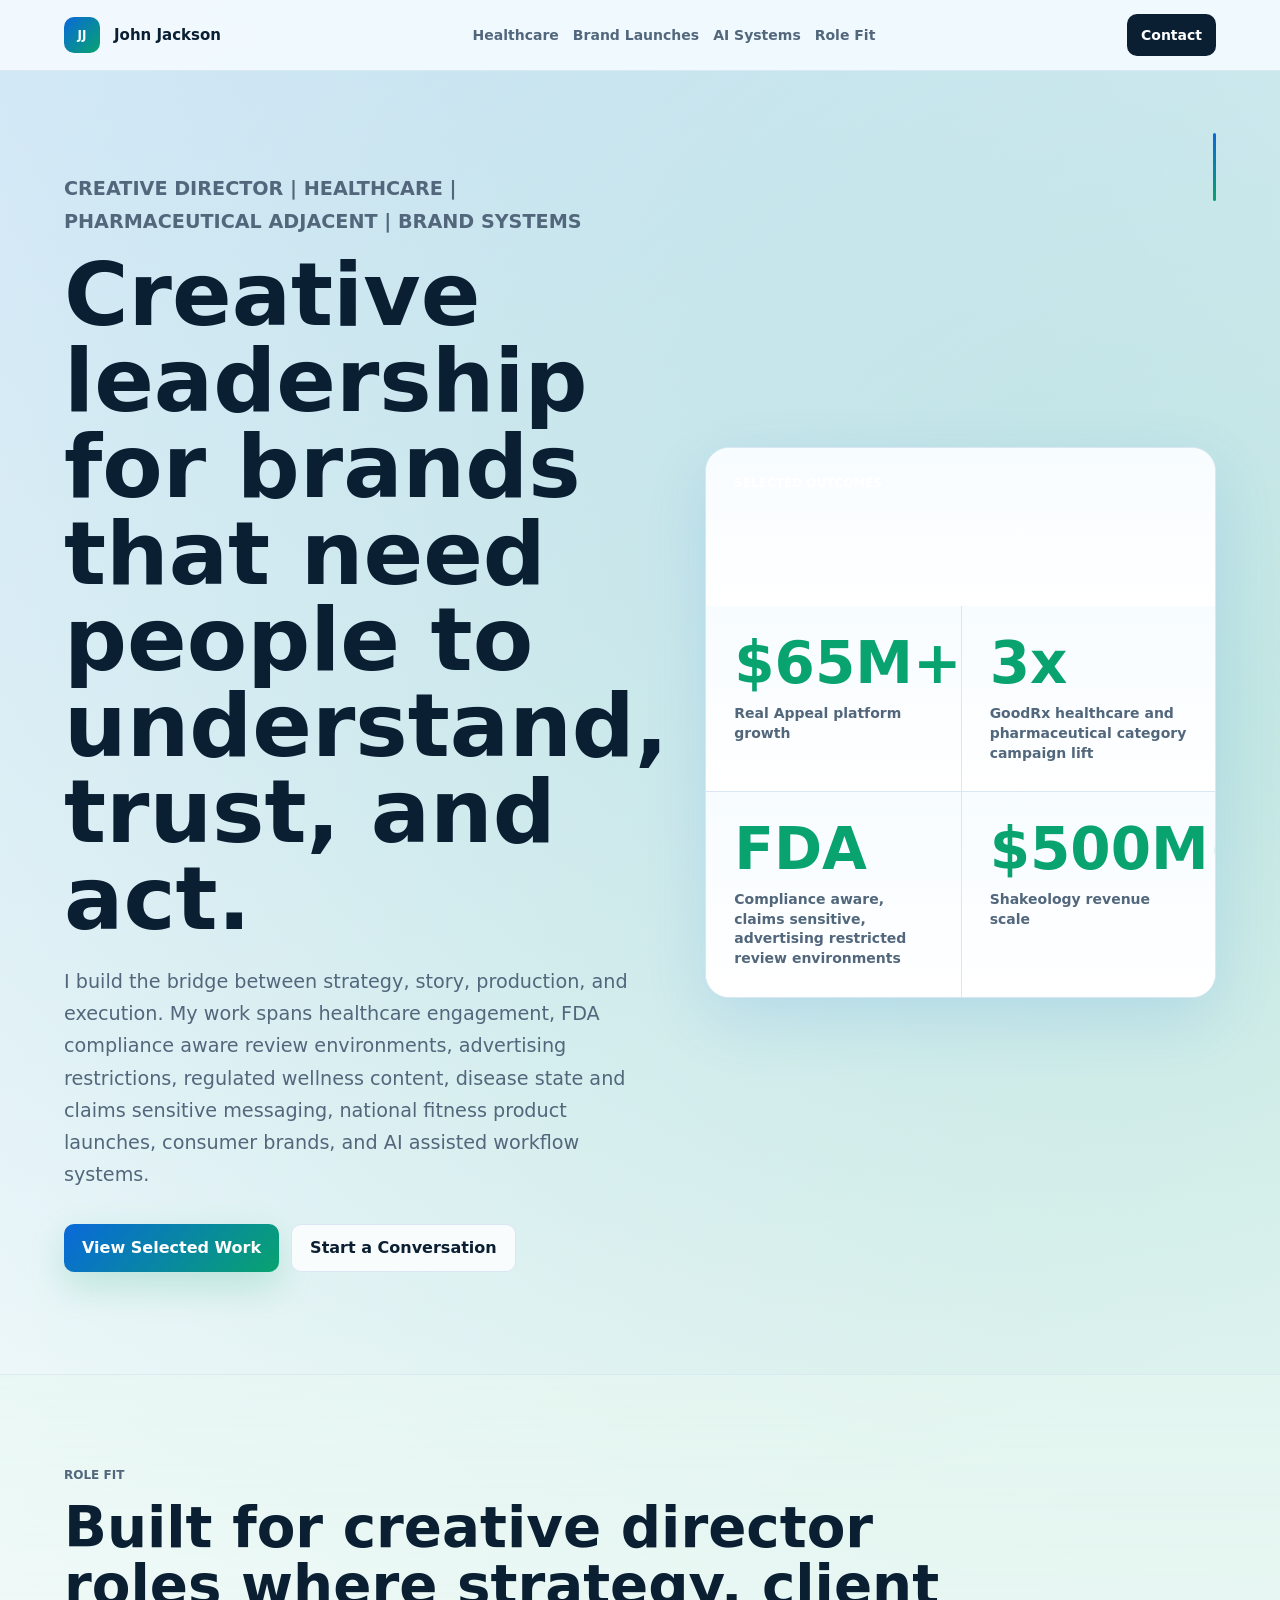
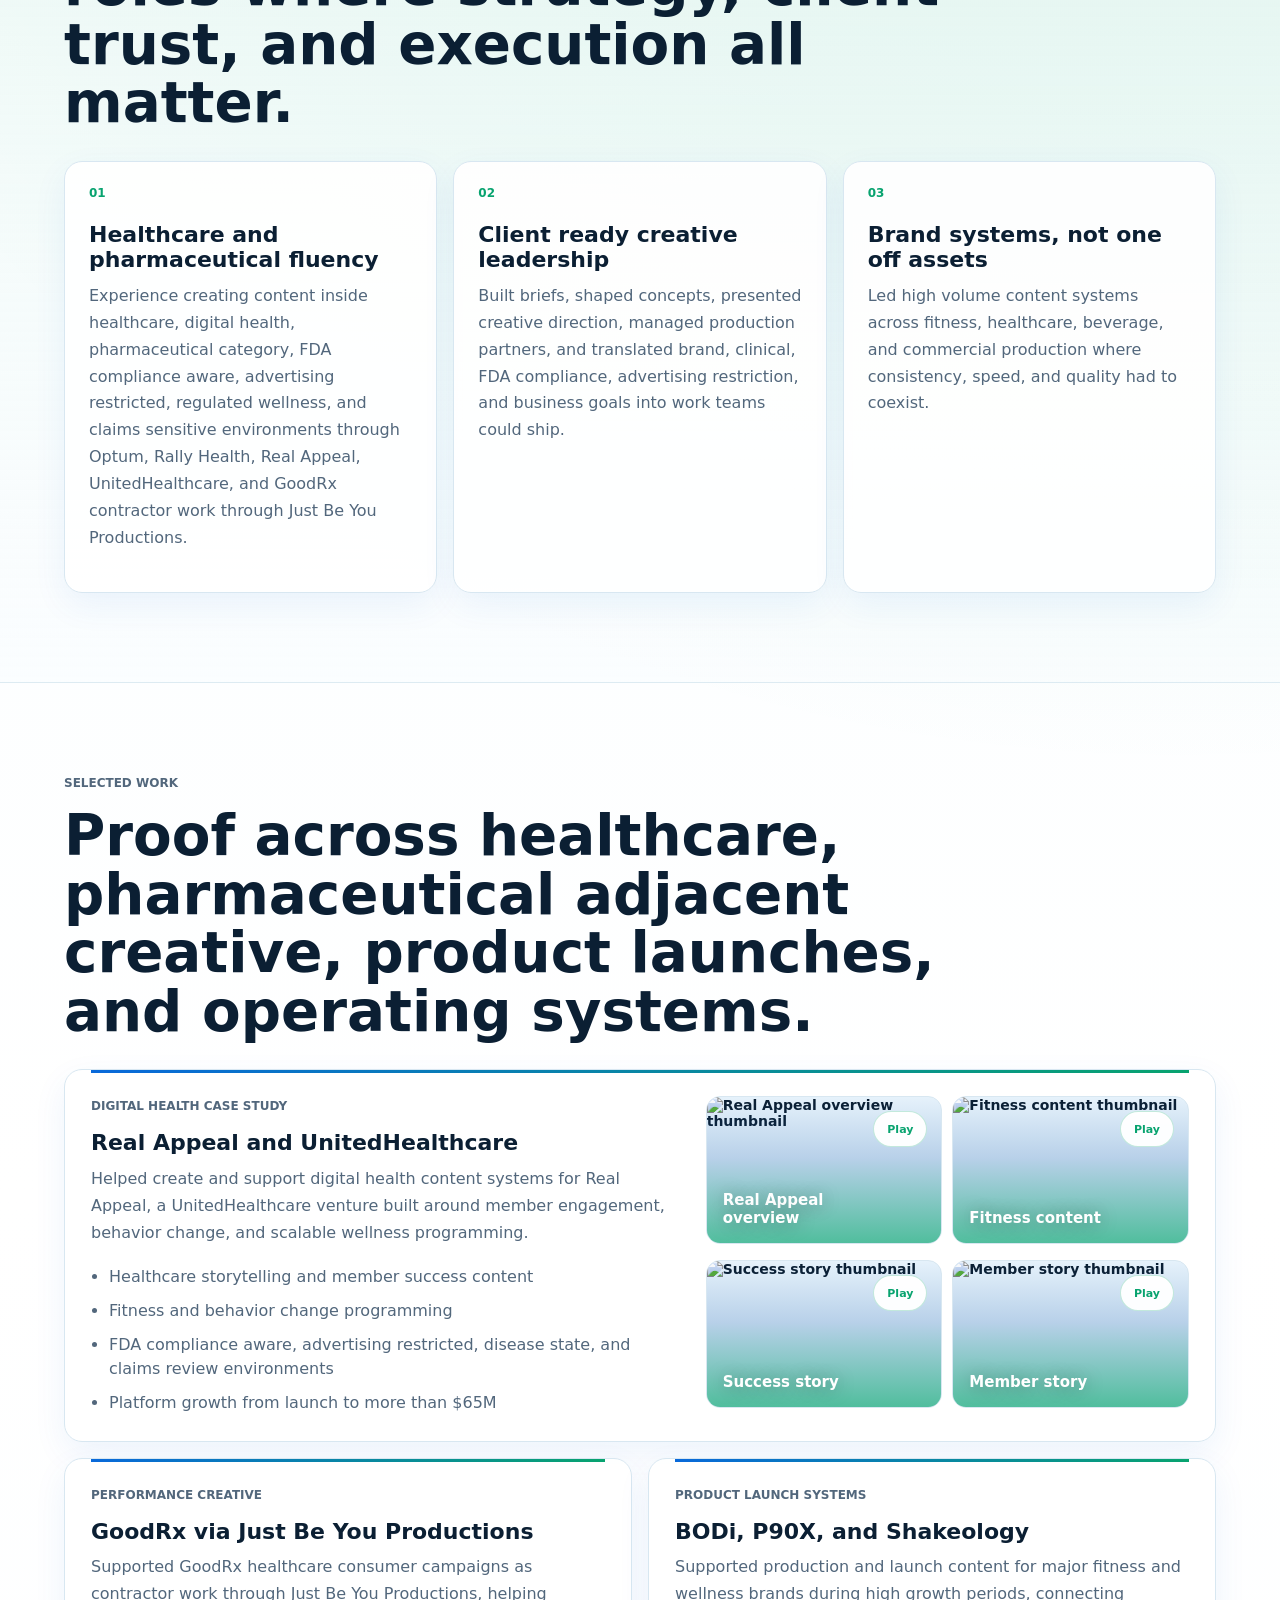
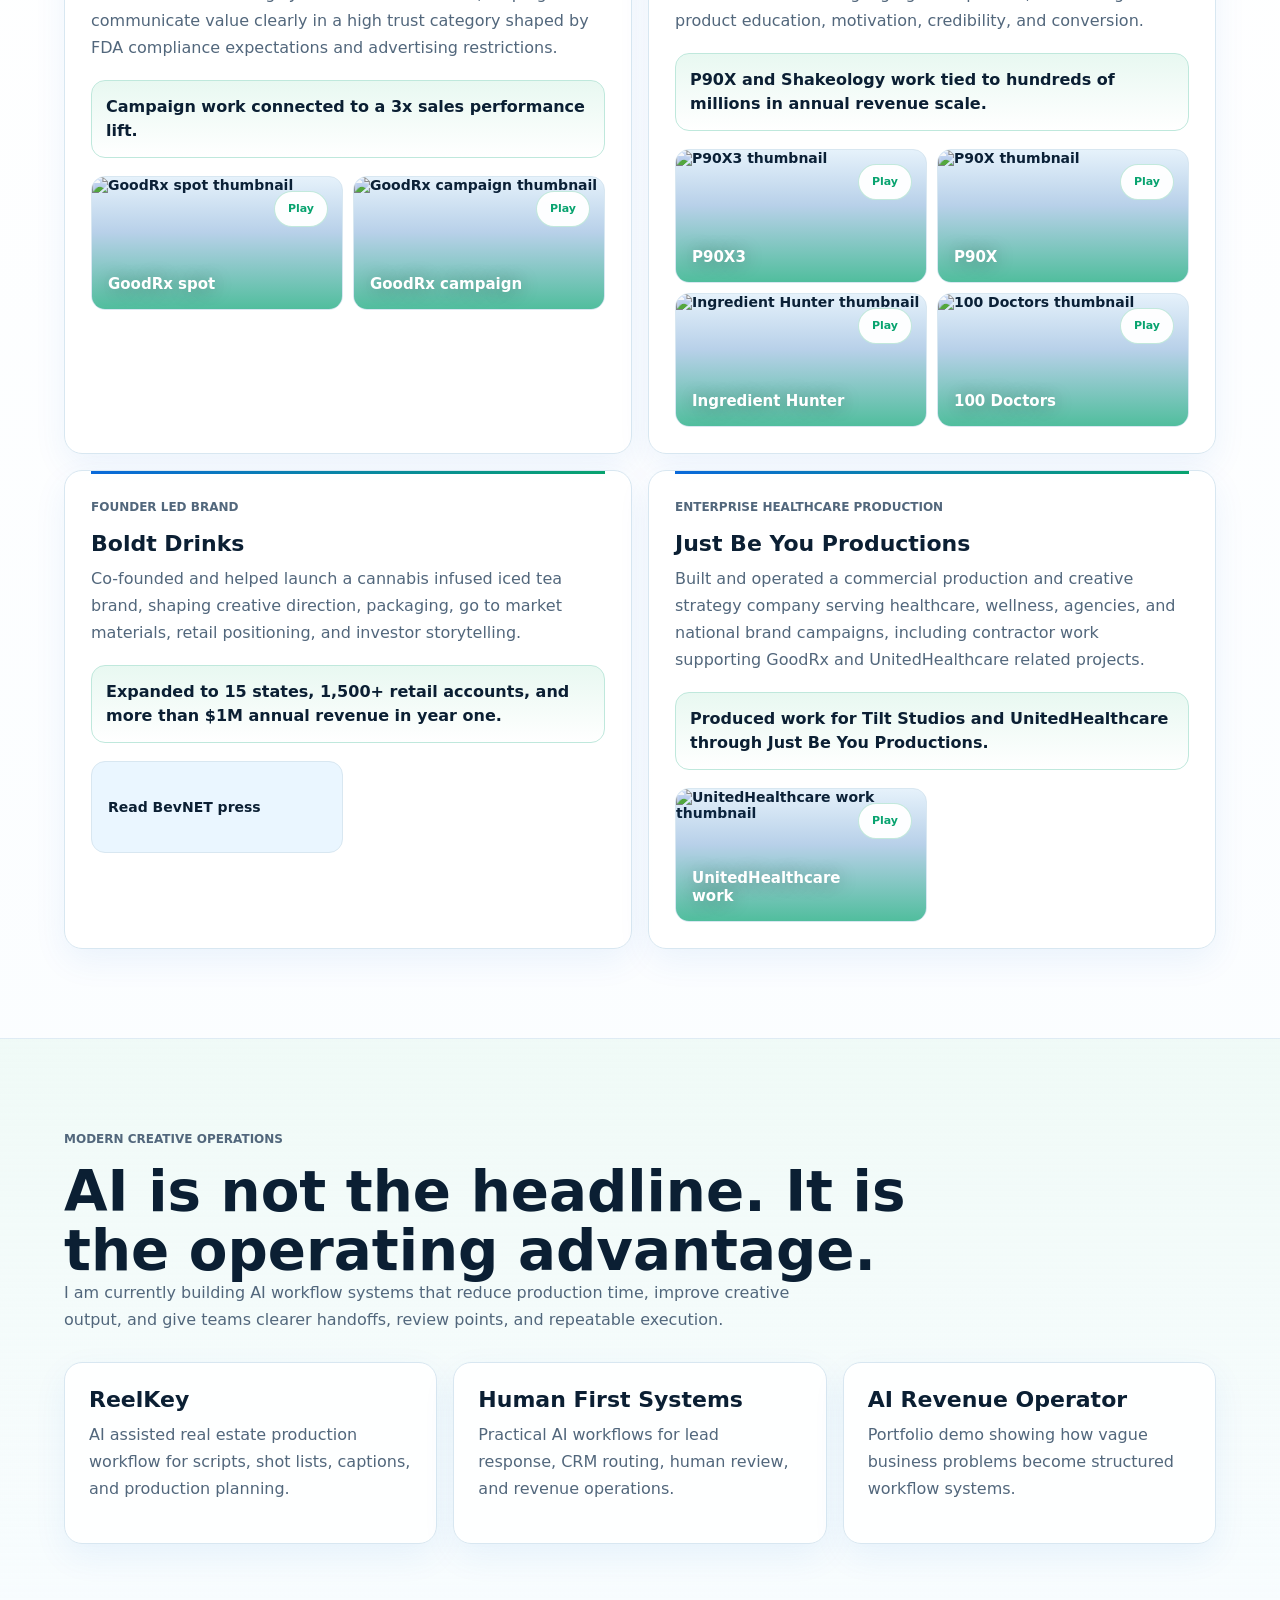
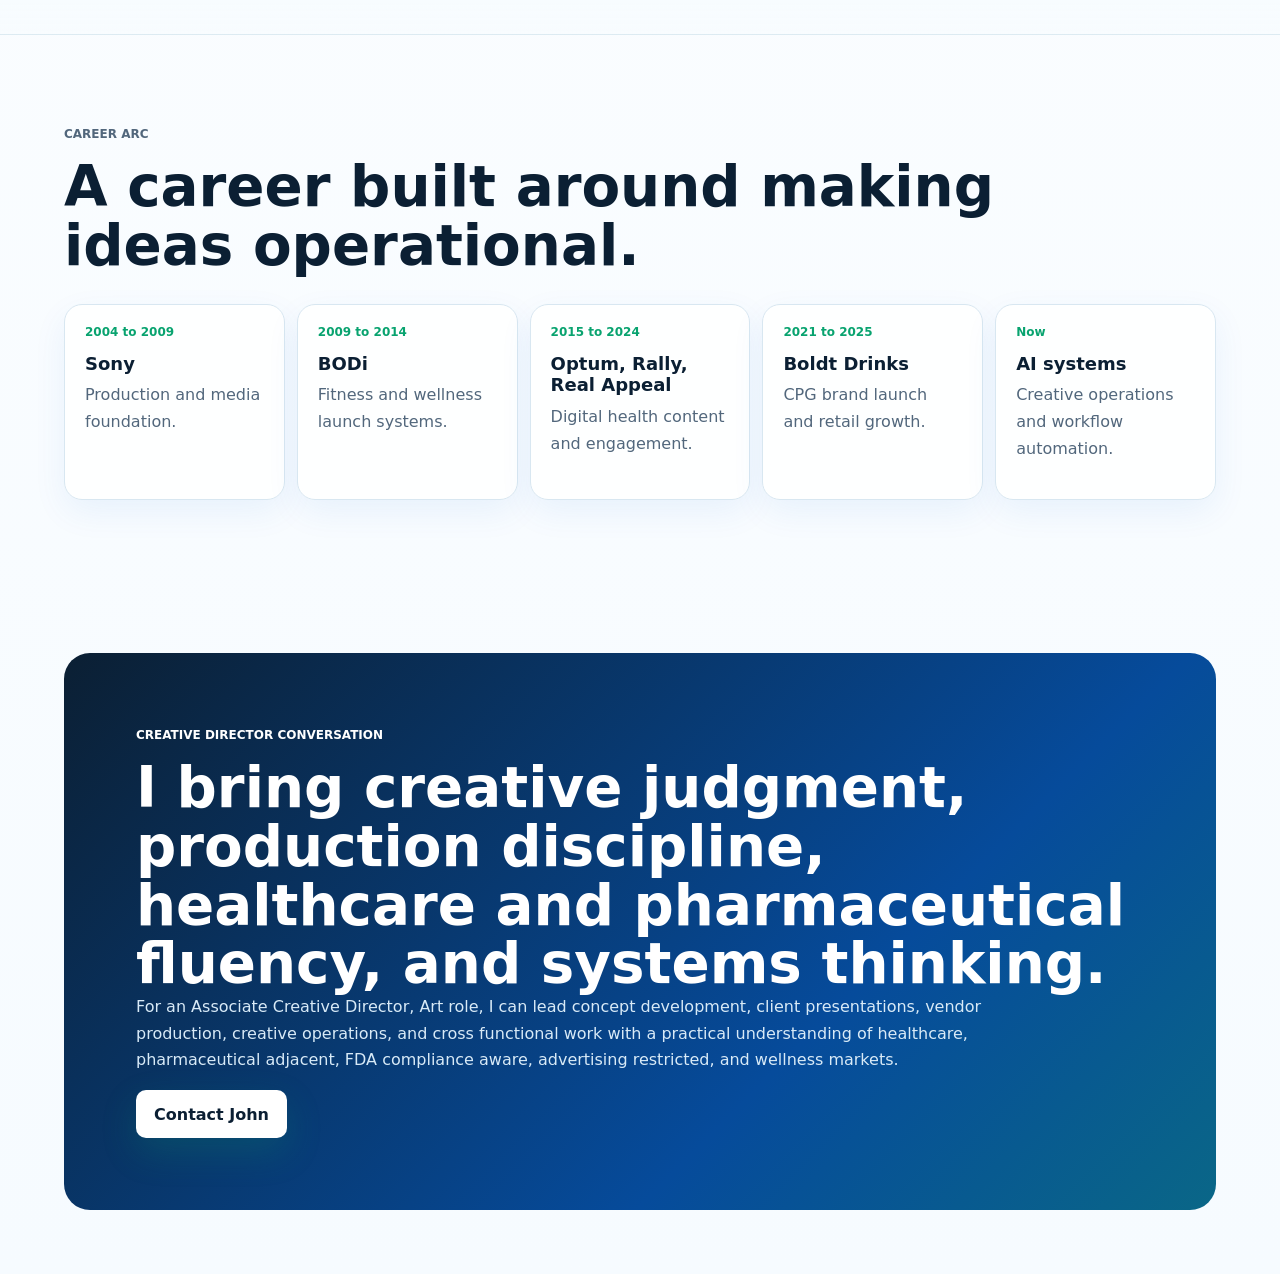
==== commit c9a1457e: "Show video thumbnails on portfolio cards" ====
--- a/creative-director-portfolio.html
+++ b/creative-director-portfolio.html
@@ -104,10 +104,10 @@
               </ul>
             </div>
             <div class="cd-video-grid">
-              <a class="cd-video-tile cd-thumb-real" href="https://youtu.be/Y73wKBKoA8U?si=Dr1k4bg6sR0RK1LS" target="_blank" rel="noreferrer"><span>Real Appeal overview</span></a>
-              <a class="cd-video-tile cd-thumb-fitness" href="https://youtu.be/VmTmLScBfIU?si=EJO-VCDe4Jlv6Cun" target="_blank" rel="noreferrer"><span>Fitness content</span></a>
-              <a class="cd-video-tile cd-thumb-story" href="https://www.youtube.com/watch?v=7-i9JskZY9I" target="_blank" rel="noreferrer"><span>Success story</span></a>
-              <a class="cd-video-tile cd-thumb-member" href="https://www.youtube.com/watch?v=P1DHuIT17nY" target="_blank" rel="noreferrer"><span>Member story</span></a>
+              <a class="cd-video-tile cd-thumb-real" href="https://youtu.be/Y73wKBKoA8U?si=Dr1k4bg6sR0RK1LS" target="_blank" rel="noreferrer"><img src="https://i.ytimg.com/vi/Y73wKBKoA8U/hqdefault.jpg" alt="Real Appeal overview thumbnail" loading="lazy" /><span>Real Appeal overview</span></a>
+              <a class="cd-video-tile cd-thumb-fitness" href="https://youtu.be/VmTmLScBfIU?si=EJO-VCDe4Jlv6Cun" target="_blank" rel="noreferrer"><img src="https://i.ytimg.com/vi/VmTmLScBfIU/hqdefault.jpg" alt="Fitness content thumbnail" loading="lazy" /><span>Fitness content</span></a>
+              <a class="cd-video-tile cd-thumb-story" href="https://www.youtube.com/watch?v=7-i9JskZY9I" target="_blank" rel="noreferrer"><img src="https://i.ytimg.com/vi/7-i9JskZY9I/hqdefault.jpg" alt="Success story thumbnail" loading="lazy" /><span>Success story</span></a>
+              <a class="cd-video-tile cd-thumb-member" href="https://www.youtube.com/watch?v=P1DHuIT17nY" target="_blank" rel="noreferrer"><img src="https://i.ytimg.com/vi/P1DHuIT17nY/hqdefault.jpg" alt="Member story thumbnail" loading="lazy" /><span>Member story</span></a>
             </div>
           </article>
 
@@ -117,8 +117,8 @@
             <p>Supported GoodRx healthcare consumer campaigns as contractor work through Just Be You Productions, helping communicate value clearly in a high trust category shaped by FDA compliance expectations and advertising restrictions.</p>
             <strong>Campaign work connected to a 3x sales performance lift.</strong>
             <div class="cd-link-row">
-              <a class="cd-small-tile cd-thumb-goodrx" href="https://youtu.be/Yfb0c8TTon0?si=2jeJF-Oa4vtbbtpj" target="_blank" rel="noreferrer"><span>GoodRx spot</span></a>
-              <a class="cd-small-tile cd-thumb-goodrx-alt" href="https://youtu.be/1K_UtWDyNTE?si=YVZ57RN3OR9VtRSV" target="_blank" rel="noreferrer"><span>GoodRx campaign</span></a>
+              <a class="cd-small-tile cd-thumb-goodrx" href="https://youtu.be/Yfb0c8TTon0?si=2jeJF-Oa4vtbbtpj" target="_blank" rel="noreferrer"><img src="https://i.ytimg.com/vi/Yfb0c8TTon0/hqdefault.jpg" alt="GoodRx spot thumbnail" loading="lazy" /><span>GoodRx spot</span></a>
+              <a class="cd-small-tile cd-thumb-goodrx-alt" href="https://youtu.be/1K_UtWDyNTE?si=YVZ57RN3OR9VtRSV" target="_blank" rel="noreferrer"><img src="https://i.ytimg.com/vi/1K_UtWDyNTE/hqdefault.jpg" alt="GoodRx campaign thumbnail" loading="lazy" /><span>GoodRx campaign</span></a>
             </div>
           </article>
 
@@ -128,10 +128,10 @@
             <p>Supported production and launch content for major fitness and wellness brands during high growth periods, connecting product education, motivation, credibility, and conversion.</p>
             <strong>P90X and Shakeology work tied to hundreds of millions in annual revenue scale.</strong>
             <div class="cd-link-row">
-              <a class="cd-small-tile cd-thumb-p90x3" href="https://youtu.be/rNSW9MMCx58?si=fQuafdHw1C0DnF5z" target="_blank" rel="noreferrer"><span>P90X3</span></a>
-              <a class="cd-small-tile cd-thumb-p90x" href="https://youtu.be/K1s-MEGJYY8?si=mR0rAfHjzWSXlbXz" target="_blank" rel="noreferrer"><span>P90X</span></a>
-              <a class="cd-small-tile cd-thumb-shakeology" href="https://youtu.be/byEESimDHMk?si=58J9QQdIc9K0sBaM" target="_blank" rel="noreferrer"><span>Ingredient Hunter</span></a>
-              <a class="cd-small-tile cd-thumb-doctors" href="https://youtu.be/J4VZFldLxQc?si=z1d_e0_se9O_QbXh" target="_blank" rel="noreferrer"><span>100 Doctors</span></a>
+              <a class="cd-small-tile cd-thumb-p90x3" href="https://youtu.be/rNSW9MMCx58?si=fQuafdHw1C0DnF5z" target="_blank" rel="noreferrer"><img src="https://i.ytimg.com/vi/rNSW9MMCx58/hqdefault.jpg" alt="P90X3 thumbnail" loading="lazy" /><span>P90X3</span></a>
+              <a class="cd-small-tile cd-thumb-p90x" href="https://youtu.be/K1s-MEGJYY8?si=mR0rAfHjzWSXlbXz" target="_blank" rel="noreferrer"><img src="https://i.ytimg.com/vi/K1s-MEGJYY8/hqdefault.jpg" alt="P90X thumbnail" loading="lazy" /><span>P90X</span></a>
+              <a class="cd-small-tile cd-thumb-shakeology" href="https://youtu.be/byEESimDHMk?si=58J9QQdIc9K0sBaM" target="_blank" rel="noreferrer"><img src="https://i.ytimg.com/vi/byEESimDHMk/hqdefault.jpg" alt="Ingredient Hunter thumbnail" loading="lazy" /><span>Ingredient Hunter</span></a>
+              <a class="cd-small-tile cd-thumb-doctors" href="https://youtu.be/J4VZFldLxQc?si=z1d_e0_se9O_QbXh" target="_blank" rel="noreferrer"><img src="https://i.ytimg.com/vi/J4VZFldLxQc/hqdefault.jpg" alt="100 Doctors thumbnail" loading="lazy" /><span>100 Doctors</span></a>
             </div>
           </article>
 
@@ -151,7 +151,7 @@
             <p>Built and operated a commercial production and creative strategy company serving healthcare, wellness, agencies, and national brand campaigns, including contractor work supporting GoodRx and UnitedHealthcare related projects.</p>
             <strong>Produced work for Tilt Studios and UnitedHealthcare through Just Be You Productions.</strong>
             <div class="cd-link-row">
-              <a class="cd-small-tile cd-thumb-uhc" href="https://youtu.be/drj8oZPwXLI?si=u6nuQ6EmSPAS653O" target="_blank" rel="noreferrer"><span>UnitedHealthcare work</span></a>
+              <a class="cd-small-tile cd-thumb-uhc" href="https://youtu.be/drj8oZPwXLI?si=u6nuQ6EmSPAS653O" target="_blank" rel="noreferrer"><img src="https://i.ytimg.com/vi/drj8oZPwXLI/hqdefault.jpg" alt="UnitedHealthcare work thumbnail" loading="lazy" /><span>UnitedHealthcare work</span></a>
             </div>
           </article>
         </div>
--- a/styles.css
+++ b/styles.css
@@ -2671,13 +2671,22 @@
 .cd-video-tile,
 .cd-small-tile {
   align-items: flex-end;
-  background-position: center;
-  background-size: cover;
+  background: transparent;
   display: flex;
   isolation: isolate;
   overflow: hidden;
 }
 
+.cd-video-tile img,
+.cd-small-tile img {
+  height: 100%;
+  inset: 0;
+  object-fit: cover;
+  position: absolute;
+  width: 100%;
+  z-index: 0;
+}
+
 .cd-video-tile {
   aspect-ratio: 16 / 10;
   min-height: 150px;
@@ -2690,11 +2699,11 @@
 .cd-video-tile::before,
 .cd-small-tile::before {
   background:
-    linear-gradient(180deg, rgba(11, 31, 51, 0.02), rgba(6, 75, 155, 0.32) 42%, rgba(8, 163, 111, 0.72));
+    linear-gradient(180deg, rgba(11, 31, 51, 0.02), rgba(6, 75, 155, 0.22) 42%, rgba(8, 163, 111, 0.68));
   content: "";
   inset: 0;
   position: absolute;
-  z-index: -1;
+  z-index: 1;
 }
 
 .cd-video-tile::after,
@@ -2714,6 +2723,7 @@
   right: 14px;
   top: 14px;
   width: 52px;
+  z-index: 2;
 }
 
 .cd-video-tile span,
@@ -2723,7 +2733,9 @@
   font-size: 15px;
   line-height: 1.2;
   max-width: 78%;
+  position: relative;
   text-shadow: 0 1px 18px rgba(0, 0, 0, 0.36);
+  z-index: 2;
 }
 
 .cd-thumb-real {
@@ -2815,6 +2827,76 @@
   border-color: #9edfcf;
   box-shadow: 0 14px 34px rgba(9, 105, 218, 0.12);
   transform: translateY(-2px);
+}
+
+.cd-modal-open {
+  overflow: hidden;
+}
+
+.cd-video-modal {
+  display: none;
+  inset: 0;
+  position: fixed;
+  z-index: 100;
+}
+
+.cd-video-modal.is-open {
+  display: block;
+}
+
+.cd-video-modal-backdrop {
+  background: rgba(5, 18, 31, 0.78);
+  inset: 0;
+  position: absolute;
+}
+
+.cd-video-modal-panel {
+  background: var(--cd-paper);
+  border: 1px solid rgba(255, 255, 255, 0.24);
+  border-radius: 22px;
+  box-shadow: 0 28px 90px rgba(5, 18, 31, 0.34);
+  left: 50%;
+  max-width: min(920px, calc(100vw - 32px));
+  overflow: hidden;
+  position: absolute;
+  top: 50%;
+  transform: translate(-50%, -50%);
+  width: 920px;
+}
+
+.cd-video-close {
+  background: var(--cd-ink);
+  border: 0;
+  border-radius: 999px;
+  color: var(--cd-paper);
+  cursor: pointer;
+  font-weight: 850;
+  padding: 10px 14px;
+  position: absolute;
+  right: 14px;
+  top: 14px;
+  z-index: 2;
+}
+
+.cd-video-frame {
+  background: #06111d;
+}
+
+.cd-video-frame iframe {
+  aspect-ratio: 16 / 9;
+  border: 0;
+  display: block;
+  width: 100%;
+}
+
+.cd-video-fallback {
+  color: var(--cd-blue-dark);
+  display: block;
+  font-size: 14px;
+  font-weight: 850;
+  padding: 14px 16px;
+  text-decoration: underline;
+  text-underline-offset: 3px;
 }
 
 .cd-ai .cd-section-heading p {
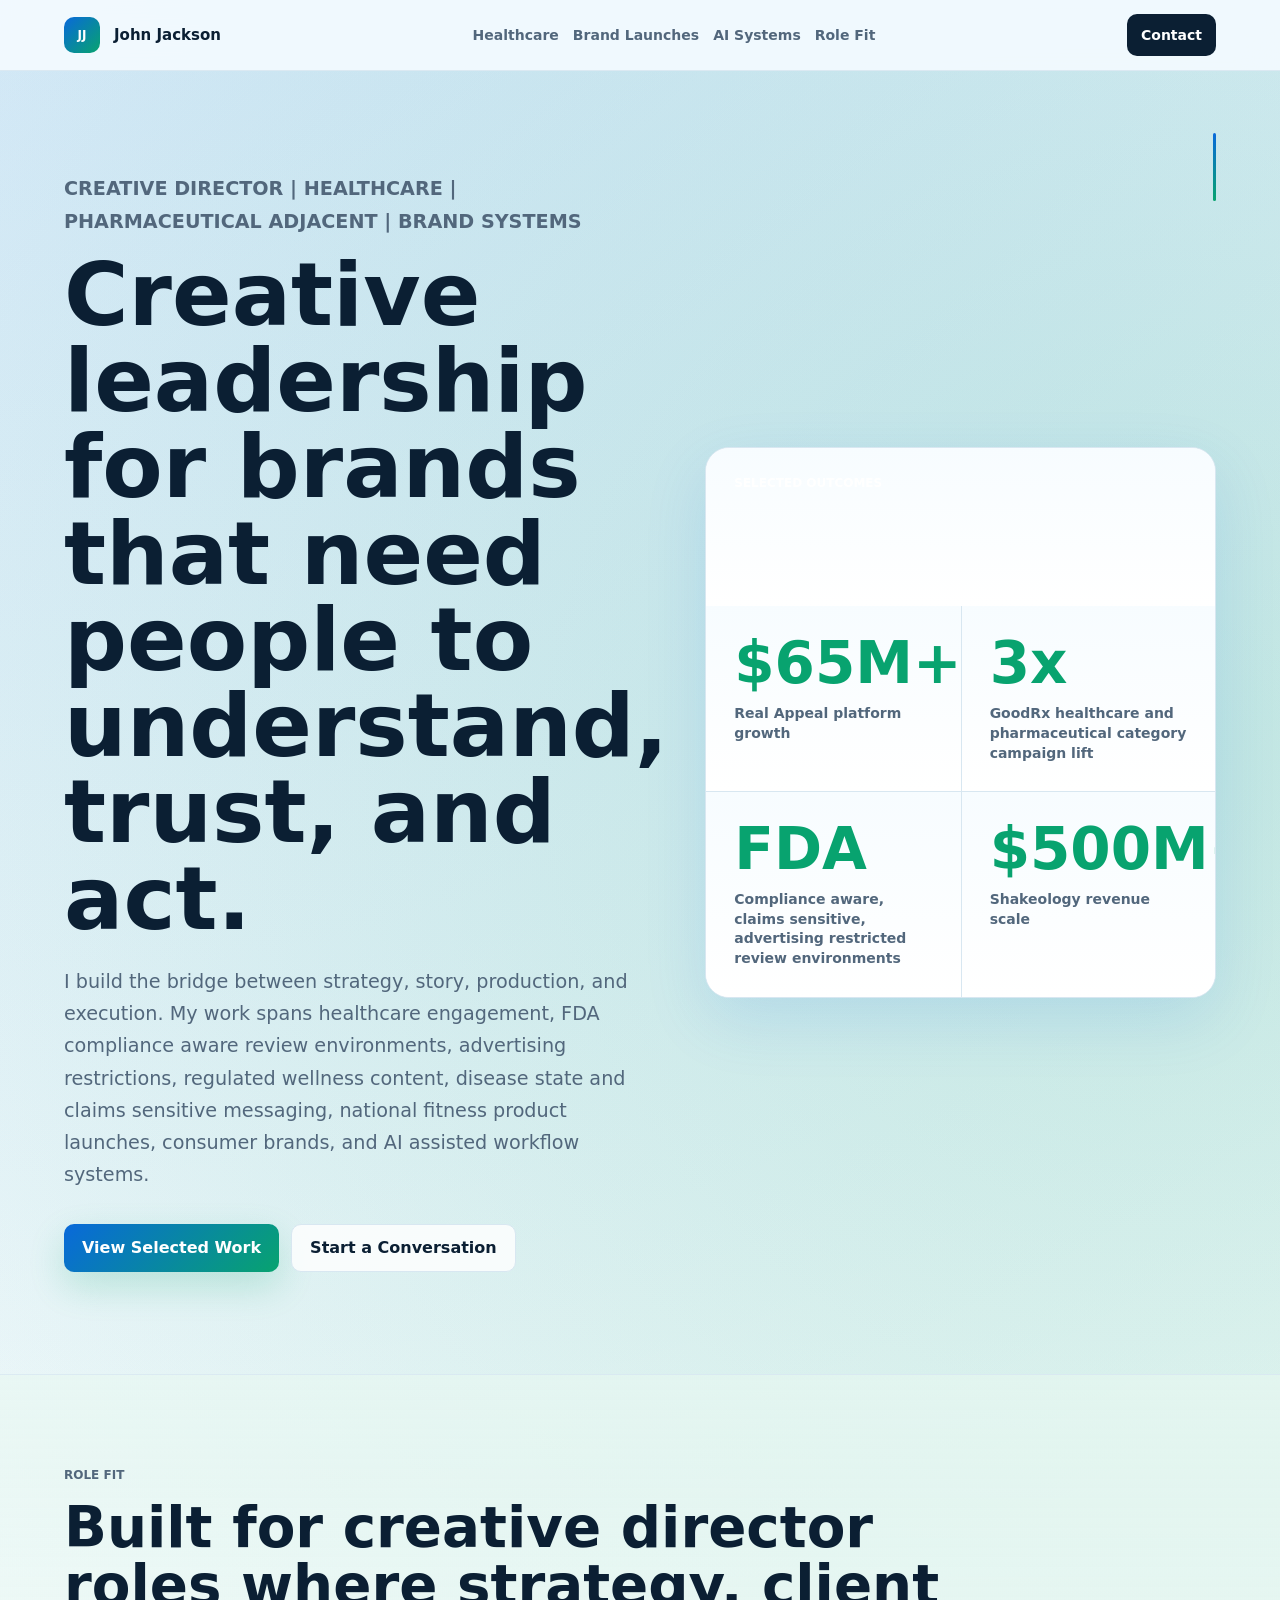
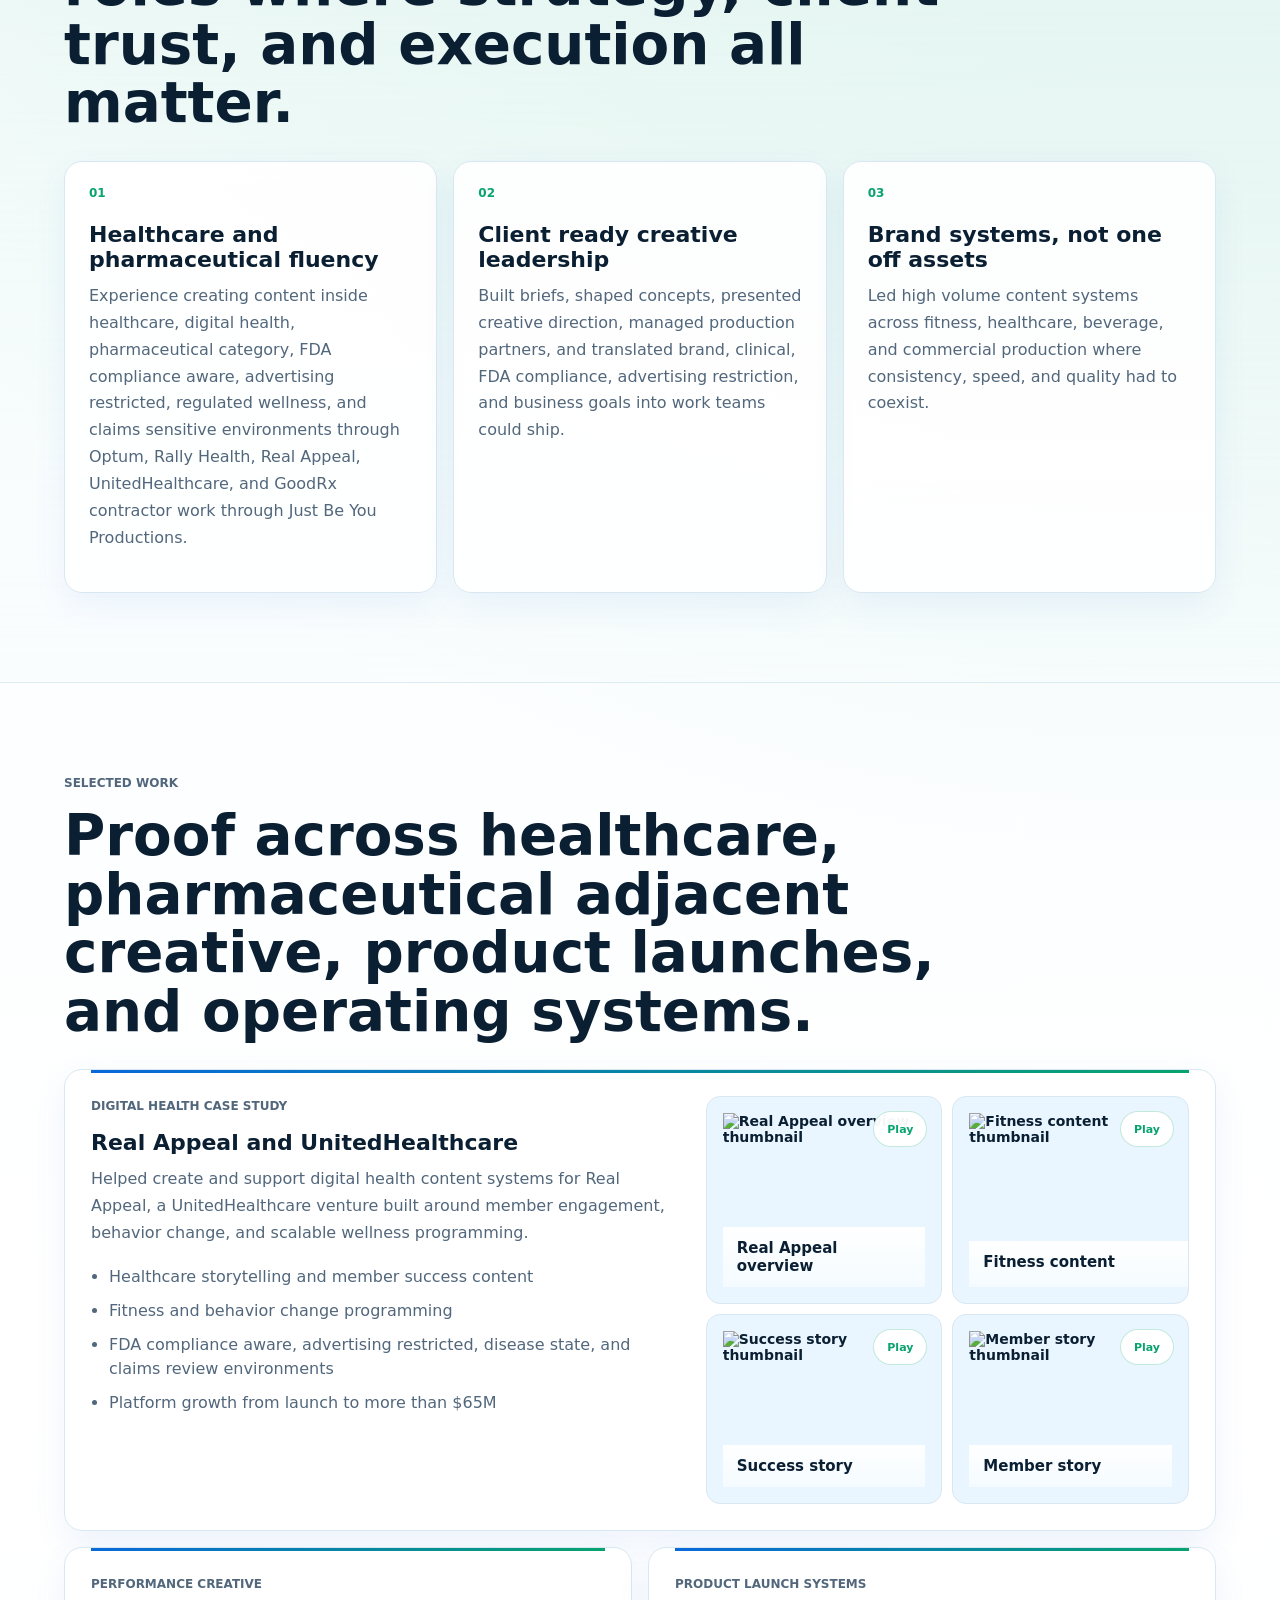
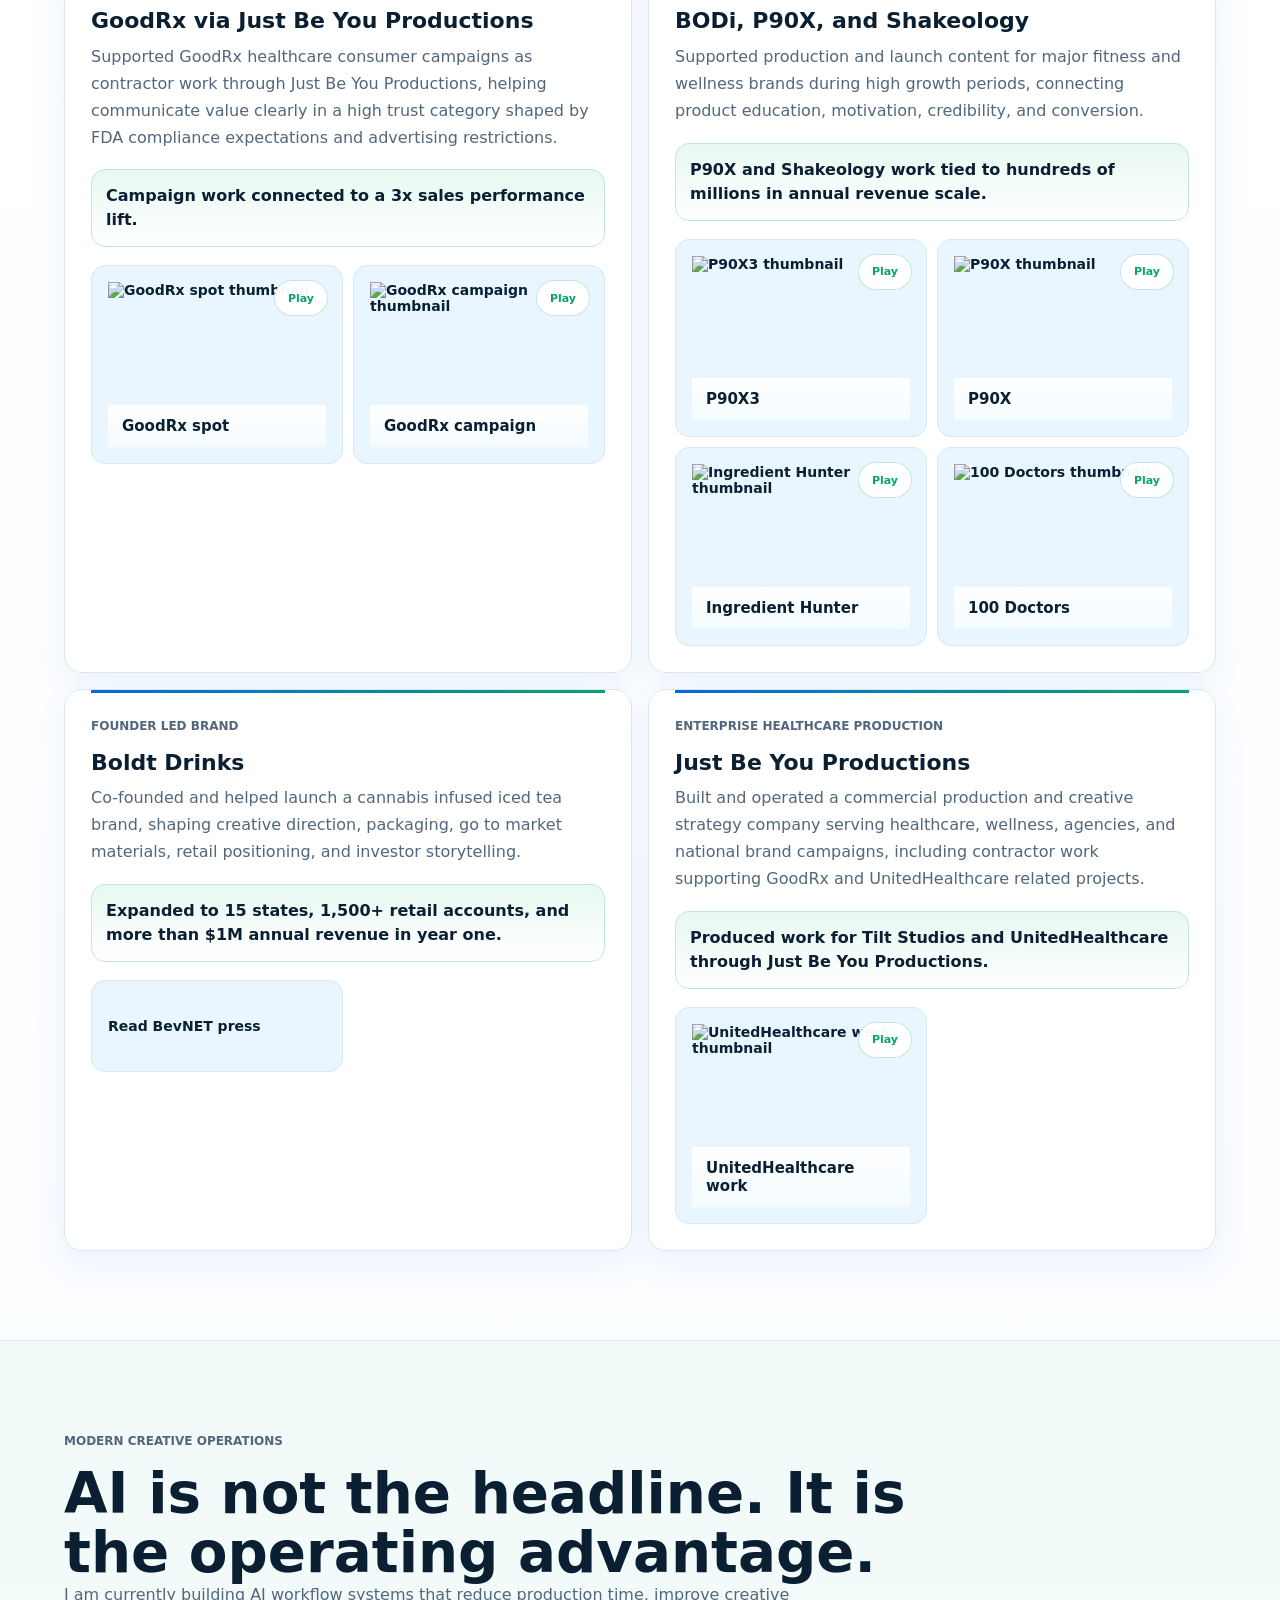
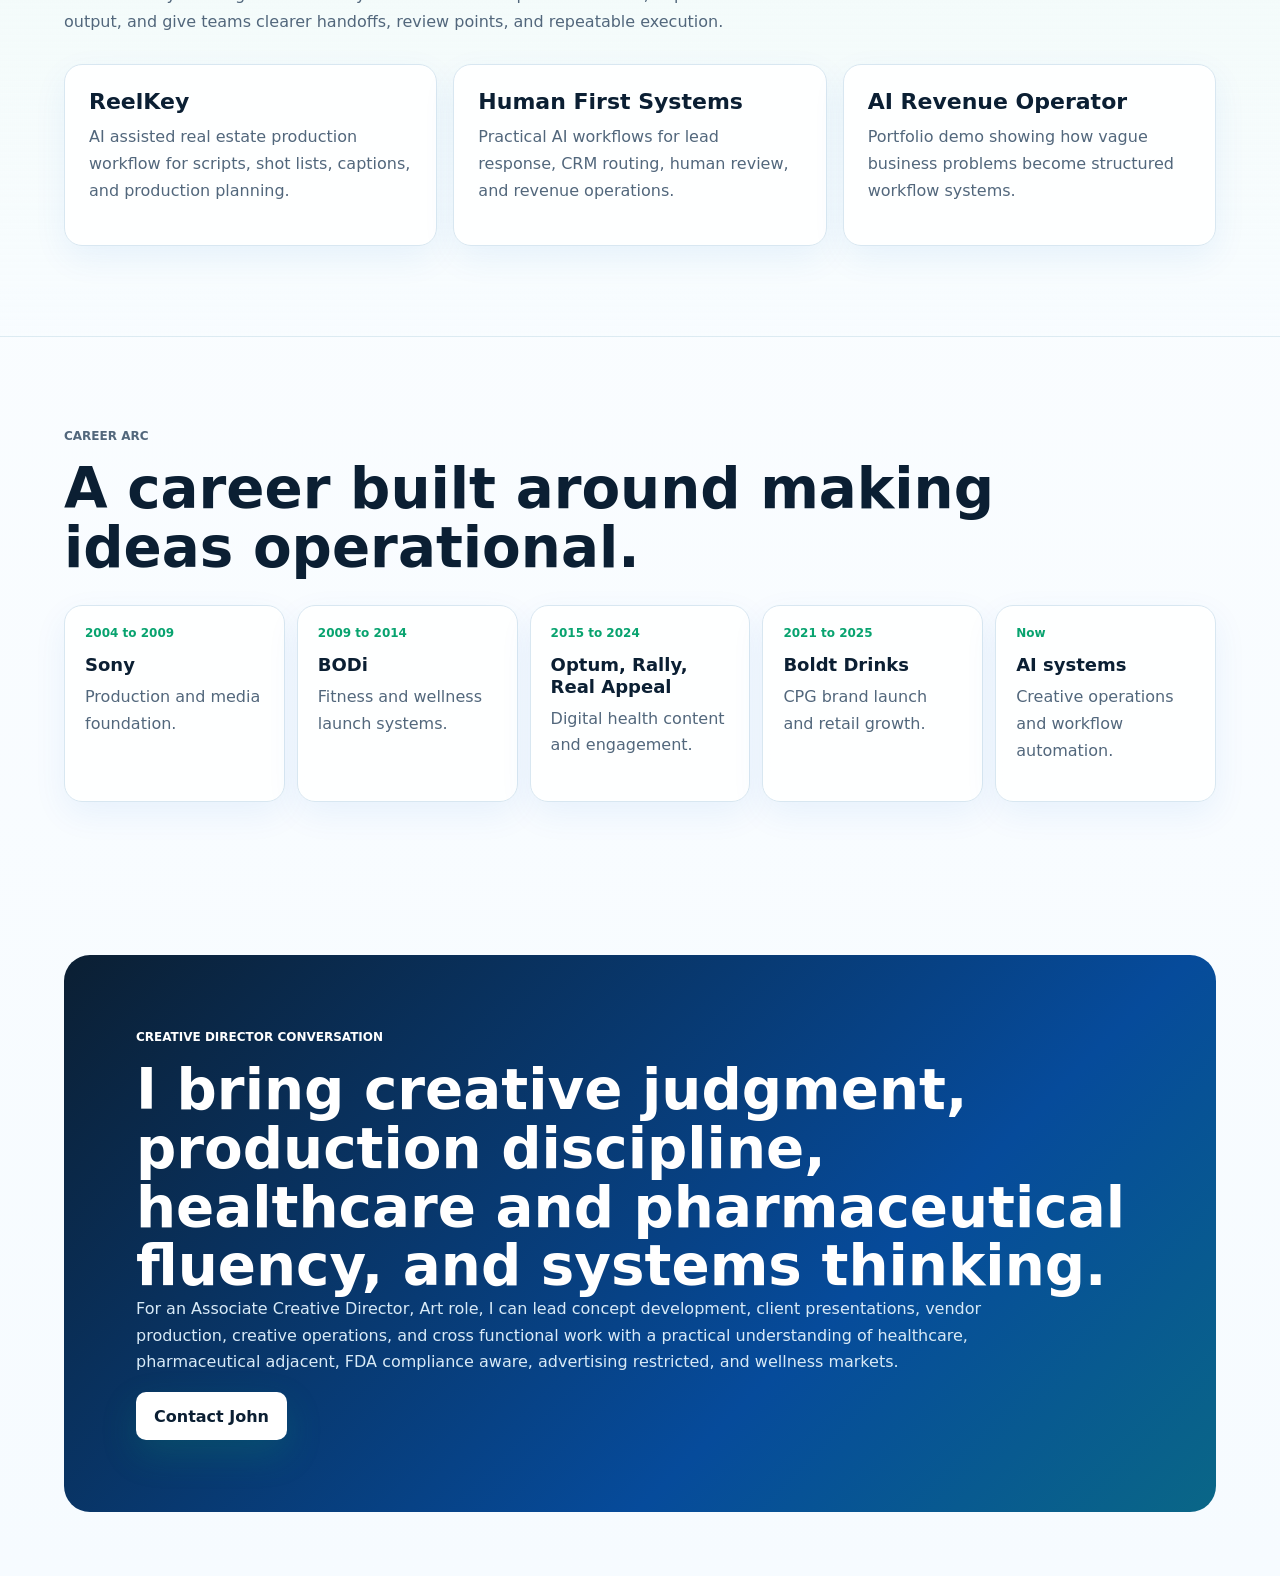
==== commit 5eefb64f: "Add explicit video thumbnail images" ====
--- a/creative-director-portfolio.html
+++ b/creative-director-portfolio.html
@@ -104,10 +104,10 @@
               </ul>
             </div>
             <div class="cd-video-grid">
-              <a class="cd-video-tile cd-thumb-real" href="https://youtu.be/Y73wKBKoA8U?si=Dr1k4bg6sR0RK1LS" target="_blank" rel="noreferrer"><img src="https://i.ytimg.com/vi/Y73wKBKoA8U/hqdefault.jpg" alt="Real Appeal overview thumbnail" loading="lazy" /><span>Real Appeal overview</span></a>
-              <a class="cd-video-tile cd-thumb-fitness" href="https://youtu.be/VmTmLScBfIU?si=EJO-VCDe4Jlv6Cun" target="_blank" rel="noreferrer"><img src="https://i.ytimg.com/vi/VmTmLScBfIU/hqdefault.jpg" alt="Fitness content thumbnail" loading="lazy" /><span>Fitness content</span></a>
-              <a class="cd-video-tile cd-thumb-story" href="https://www.youtube.com/watch?v=7-i9JskZY9I" target="_blank" rel="noreferrer"><img src="https://i.ytimg.com/vi/7-i9JskZY9I/hqdefault.jpg" alt="Success story thumbnail" loading="lazy" /><span>Success story</span></a>
-              <a class="cd-video-tile cd-thumb-member" href="https://www.youtube.com/watch?v=P1DHuIT17nY" target="_blank" rel="noreferrer"><img src="https://i.ytimg.com/vi/P1DHuIT17nY/hqdefault.jpg" alt="Member story thumbnail" loading="lazy" /><span>Member story</span></a>
+              <a class="cd-video-tile cd-thumb-real" href="https://youtu.be/Y73wKBKoA8U?si=Dr1k4bg6sR0RK1LS" target="_blank" rel="noreferrer"><img src="https://img.youtube.com/vi/Y73wKBKoA8U/hqdefault.jpg" alt="Real Appeal overview thumbnail" loading="lazy" /><span>Real Appeal overview</span></a>
+              <a class="cd-video-tile cd-thumb-fitness" href="https://youtu.be/VmTmLScBfIU?si=EJO-VCDe4Jlv6Cun" target="_blank" rel="noreferrer"><img src="https://img.youtube.com/vi/VmTmLScBfIU/hqdefault.jpg" alt="Fitness content thumbnail" loading="lazy" /><span>Fitness content</span></a>
+              <a class="cd-video-tile cd-thumb-story" href="https://www.youtube.com/watch?v=7-i9JskZY9I" target="_blank" rel="noreferrer"><img src="https://img.youtube.com/vi/7-i9JskZY9I/hqdefault.jpg" alt="Success story thumbnail" loading="lazy" /><span>Success story</span></a>
+              <a class="cd-video-tile cd-thumb-member" href="https://www.youtube.com/watch?v=P1DHuIT17nY" target="_blank" rel="noreferrer"><img src="https://img.youtube.com/vi/P1DHuIT17nY/hqdefault.jpg" alt="Member story thumbnail" loading="lazy" /><span>Member story</span></a>
             </div>
           </article>
 
@@ -117,8 +117,8 @@
             <p>Supported GoodRx healthcare consumer campaigns as contractor work through Just Be You Productions, helping communicate value clearly in a high trust category shaped by FDA compliance expectations and advertising restrictions.</p>
             <strong>Campaign work connected to a 3x sales performance lift.</strong>
             <div class="cd-link-row">
-              <a class="cd-small-tile cd-thumb-goodrx" href="https://youtu.be/Yfb0c8TTon0?si=2jeJF-Oa4vtbbtpj" target="_blank" rel="noreferrer"><img src="https://i.ytimg.com/vi/Yfb0c8TTon0/hqdefault.jpg" alt="GoodRx spot thumbnail" loading="lazy" /><span>GoodRx spot</span></a>
-              <a class="cd-small-tile cd-thumb-goodrx-alt" href="https://youtu.be/1K_UtWDyNTE?si=YVZ57RN3OR9VtRSV" target="_blank" rel="noreferrer"><img src="https://i.ytimg.com/vi/1K_UtWDyNTE/hqdefault.jpg" alt="GoodRx campaign thumbnail" loading="lazy" /><span>GoodRx campaign</span></a>
+              <a class="cd-small-tile cd-thumb-goodrx" href="https://youtu.be/Yfb0c8TTon0?si=2jeJF-Oa4vtbbtpj" target="_blank" rel="noreferrer"><img src="https://img.youtube.com/vi/Yfb0c8TTon0/hqdefault.jpg" alt="GoodRx spot thumbnail" loading="lazy" /><span>GoodRx spot</span></a>
+              <a class="cd-small-tile cd-thumb-goodrx-alt" href="https://youtu.be/1K_UtWDyNTE?si=YVZ57RN3OR9VtRSV" target="_blank" rel="noreferrer"><img src="https://img.youtube.com/vi/1K_UtWDyNTE/hqdefault.jpg" alt="GoodRx campaign thumbnail" loading="lazy" /><span>GoodRx campaign</span></a>
             </div>
           </article>
 
@@ -128,10 +128,10 @@
             <p>Supported production and launch content for major fitness and wellness brands during high growth periods, connecting product education, motivation, credibility, and conversion.</p>
             <strong>P90X and Shakeology work tied to hundreds of millions in annual revenue scale.</strong>
             <div class="cd-link-row">
-              <a class="cd-small-tile cd-thumb-p90x3" href="https://youtu.be/rNSW9MMCx58?si=fQuafdHw1C0DnF5z" target="_blank" rel="noreferrer"><img src="https://i.ytimg.com/vi/rNSW9MMCx58/hqdefault.jpg" alt="P90X3 thumbnail" loading="lazy" /><span>P90X3</span></a>
-              <a class="cd-small-tile cd-thumb-p90x" href="https://youtu.be/K1s-MEGJYY8?si=mR0rAfHjzWSXlbXz" target="_blank" rel="noreferrer"><img src="https://i.ytimg.com/vi/K1s-MEGJYY8/hqdefault.jpg" alt="P90X thumbnail" loading="lazy" /><span>P90X</span></a>
-              <a class="cd-small-tile cd-thumb-shakeology" href="https://youtu.be/byEESimDHMk?si=58J9QQdIc9K0sBaM" target="_blank" rel="noreferrer"><img src="https://i.ytimg.com/vi/byEESimDHMk/hqdefault.jpg" alt="Ingredient Hunter thumbnail" loading="lazy" /><span>Ingredient Hunter</span></a>
-              <a class="cd-small-tile cd-thumb-doctors" href="https://youtu.be/J4VZFldLxQc?si=z1d_e0_se9O_QbXh" target="_blank" rel="noreferrer"><img src="https://i.ytimg.com/vi/J4VZFldLxQc/hqdefault.jpg" alt="100 Doctors thumbnail" loading="lazy" /><span>100 Doctors</span></a>
+              <a class="cd-small-tile cd-thumb-p90x3" href="https://youtu.be/rNSW9MMCx58?si=fQuafdHw1C0DnF5z" target="_blank" rel="noreferrer"><img src="https://img.youtube.com/vi/rNSW9MMCx58/hqdefault.jpg" alt="P90X3 thumbnail" loading="lazy" /><span>P90X3</span></a>
+              <a class="cd-small-tile cd-thumb-p90x" href="https://youtu.be/K1s-MEGJYY8?si=mR0rAfHjzWSXlbXz" target="_blank" rel="noreferrer"><img src="https://img.youtube.com/vi/K1s-MEGJYY8/hqdefault.jpg" alt="P90X thumbnail" loading="lazy" /><span>P90X</span></a>
+              <a class="cd-small-tile cd-thumb-shakeology" href="https://youtu.be/byEESimDHMk?si=58J9QQdIc9K0sBaM" target="_blank" rel="noreferrer"><img src="https://img.youtube.com/vi/byEESimDHMk/hqdefault.jpg" alt="Ingredient Hunter thumbnail" loading="lazy" /><span>Ingredient Hunter</span></a>
+              <a class="cd-small-tile cd-thumb-doctors" href="https://youtu.be/J4VZFldLxQc?si=z1d_e0_se9O_QbXh" target="_blank" rel="noreferrer"><img src="https://img.youtube.com/vi/J4VZFldLxQc/hqdefault.jpg" alt="100 Doctors thumbnail" loading="lazy" /><span>100 Doctors</span></a>
             </div>
           </article>
 
@@ -151,7 +151,7 @@
             <p>Built and operated a commercial production and creative strategy company serving healthcare, wellness, agencies, and national brand campaigns, including contractor work supporting GoodRx and UnitedHealthcare related projects.</p>
             <strong>Produced work for Tilt Studios and UnitedHealthcare through Just Be You Productions.</strong>
             <div class="cd-link-row">
-              <a class="cd-small-tile cd-thumb-uhc" href="https://youtu.be/drj8oZPwXLI?si=u6nuQ6EmSPAS653O" target="_blank" rel="noreferrer"><img src="https://i.ytimg.com/vi/drj8oZPwXLI/hqdefault.jpg" alt="UnitedHealthcare work thumbnail" loading="lazy" /><span>UnitedHealthcare work</span></a>
+              <a class="cd-small-tile cd-thumb-uhc" href="https://youtu.be/drj8oZPwXLI?si=u6nuQ6EmSPAS653O" target="_blank" rel="noreferrer"><img src="https://img.youtube.com/vi/drj8oZPwXLI/hqdefault.jpg" alt="UnitedHealthcare work thumbnail" loading="lazy" /><span>UnitedHealthcare work</span></a>
             </div>
           </article>
         </div>
--- a/styles.css
+++ b/styles.css
@@ -2670,40 +2670,33 @@
 
 .cd-video-tile,
 .cd-small-tile {
-  align-items: flex-end;
-  background: transparent;
-  display: flex;
-  isolation: isolate;
+  background: #ffffff;
+  display: grid;
   overflow: hidden;
+  padding: 0;
 }
 
 .cd-video-tile img,
 .cd-small-tile img {
-  height: 100%;
-  inset: 0;
+  aspect-ratio: 16 / 9;
+  display: block;
+  height: auto;
   object-fit: cover;
-  position: absolute;
+  position: static;
   width: 100%;
-  z-index: 0;
 }
 
 .cd-video-tile {
-  aspect-ratio: 16 / 10;
-  min-height: 150px;
+  min-height: 0;
 }
 
 .cd-small-tile {
-  aspect-ratio: 16 / 8.5;
+  min-height: 0;
 }
 
 .cd-video-tile::before,
 .cd-small-tile::before {
-  background:
-    linear-gradient(180deg, rgba(11, 31, 51, 0.02), rgba(6, 75, 155, 0.22) 42%, rgba(8, 163, 111, 0.68));
-  content: "";
-  inset: 0;
-  position: absolute;
-  z-index: 1;
+  display: none;
 }
 
 .cd-video-tile::after,
@@ -2723,19 +2716,19 @@
   right: 14px;
   top: 14px;
   width: 52px;
-  z-index: 2;
+  z-index: 1;
 }
 
 .cd-video-tile span,
 .cd-small-tile span {
-  color: #ffffff;
+  background: linear-gradient(180deg, #ffffff, #f4fbff);
+  color: var(--cd-ink);
   display: block;
   font-size: 15px;
   line-height: 1.2;
-  max-width: 78%;
-  position: relative;
-  text-shadow: 0 1px 18px rgba(0, 0, 0, 0.36);
-  z-index: 2;
+  max-width: none;
+  padding: 12px 14px;
+  text-shadow: none;
 }
 
 .cd-thumb-real {
